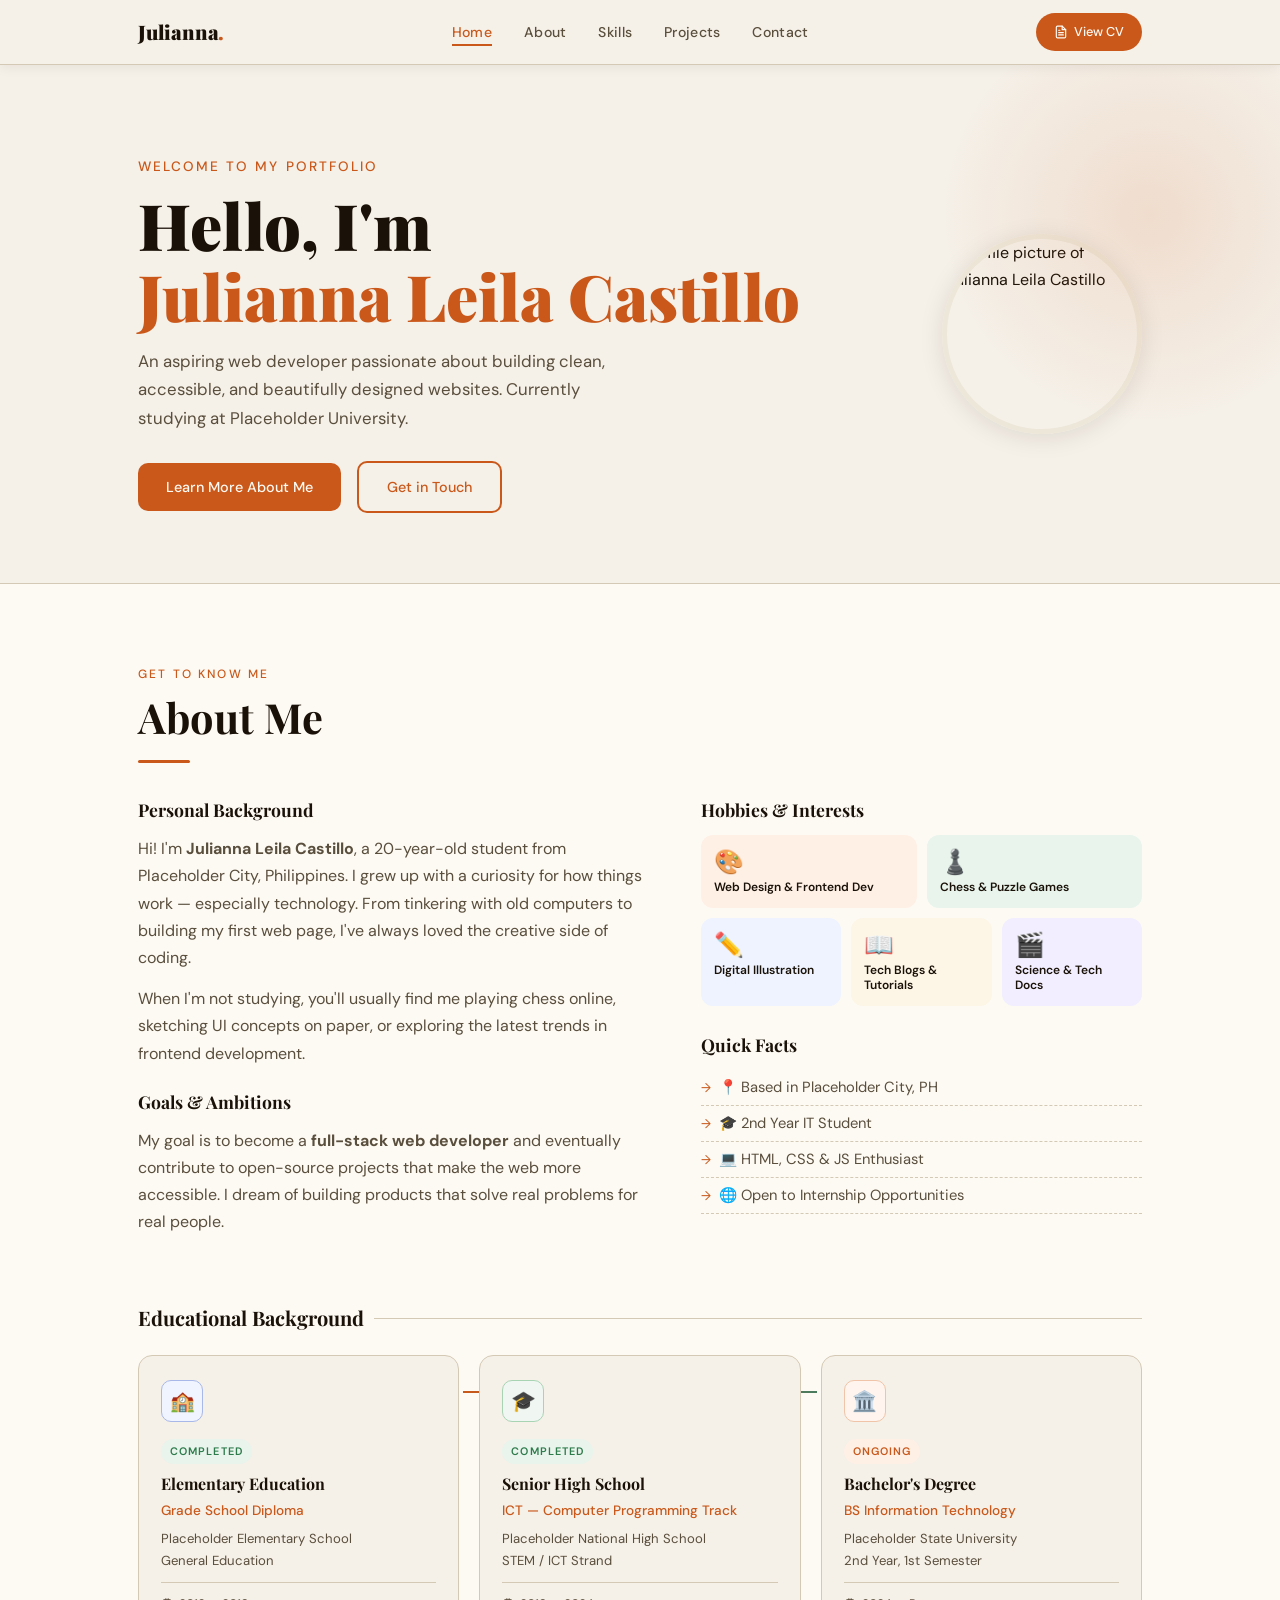
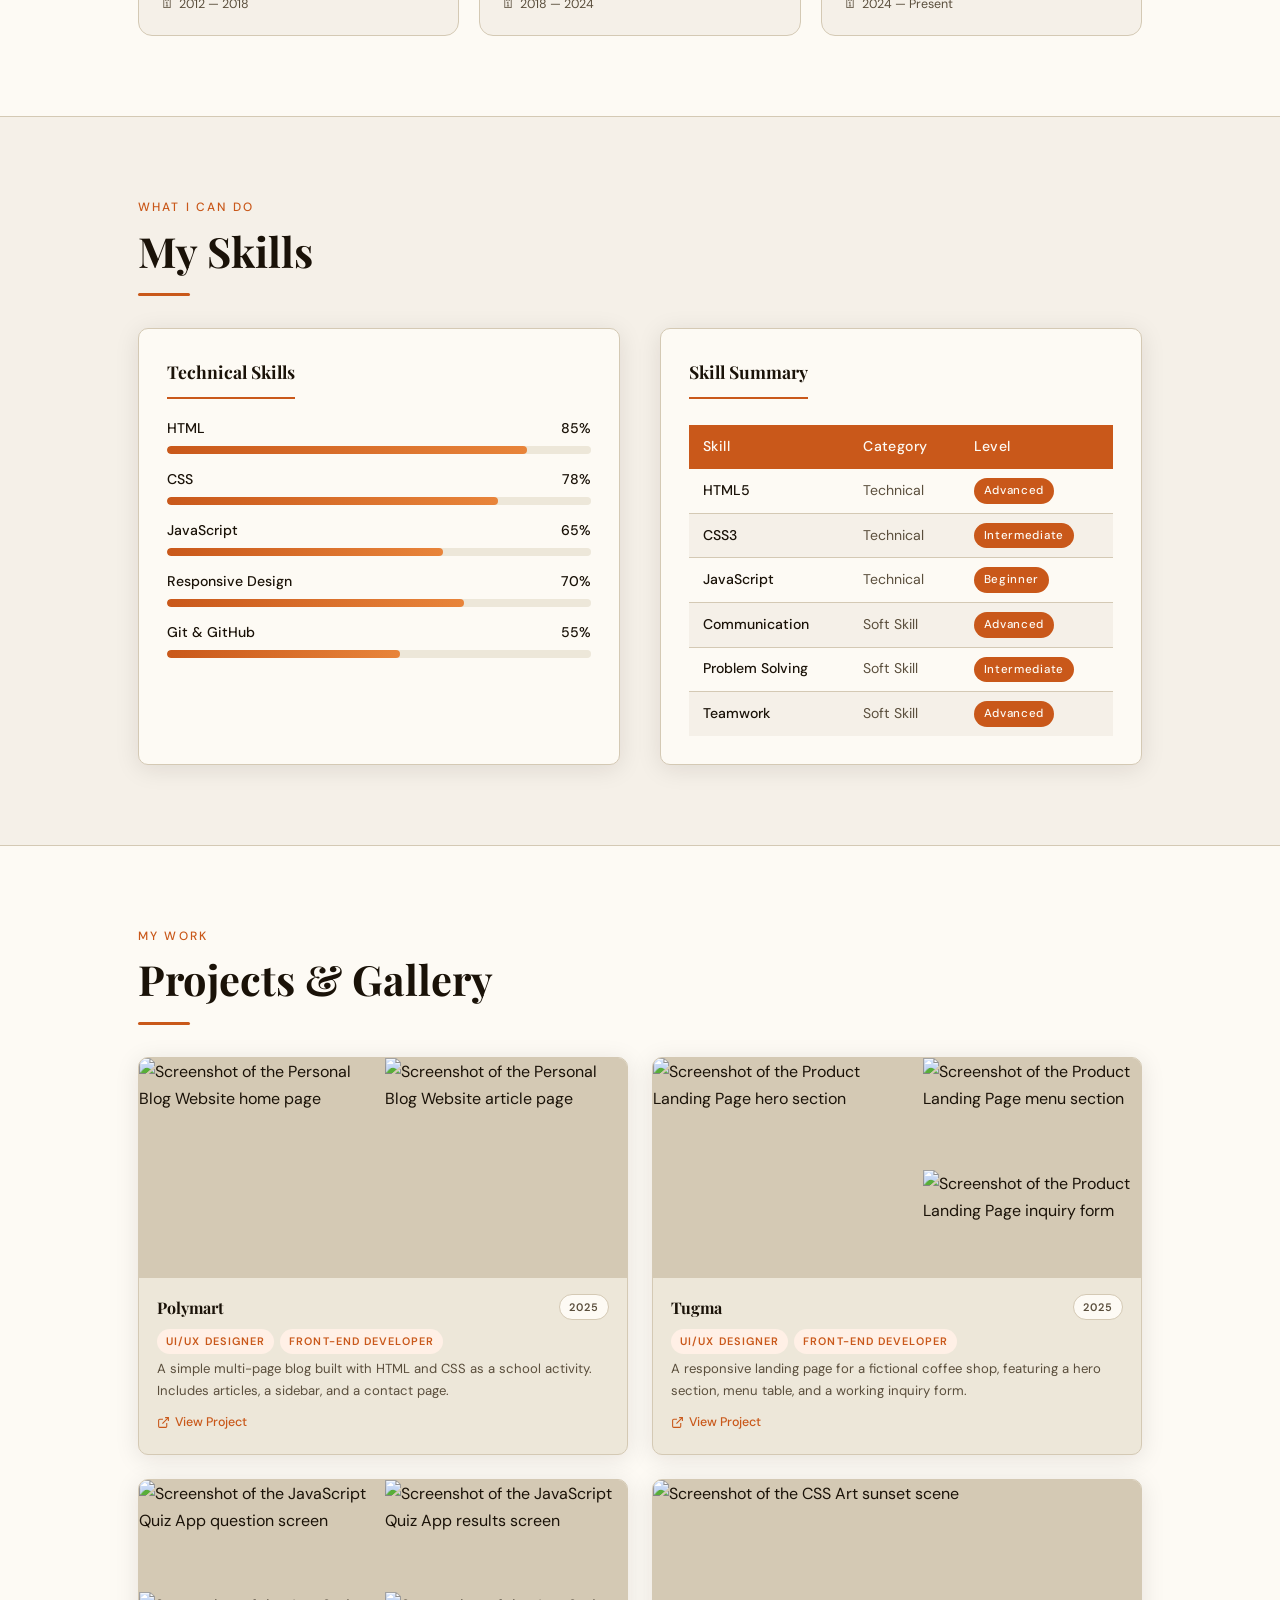
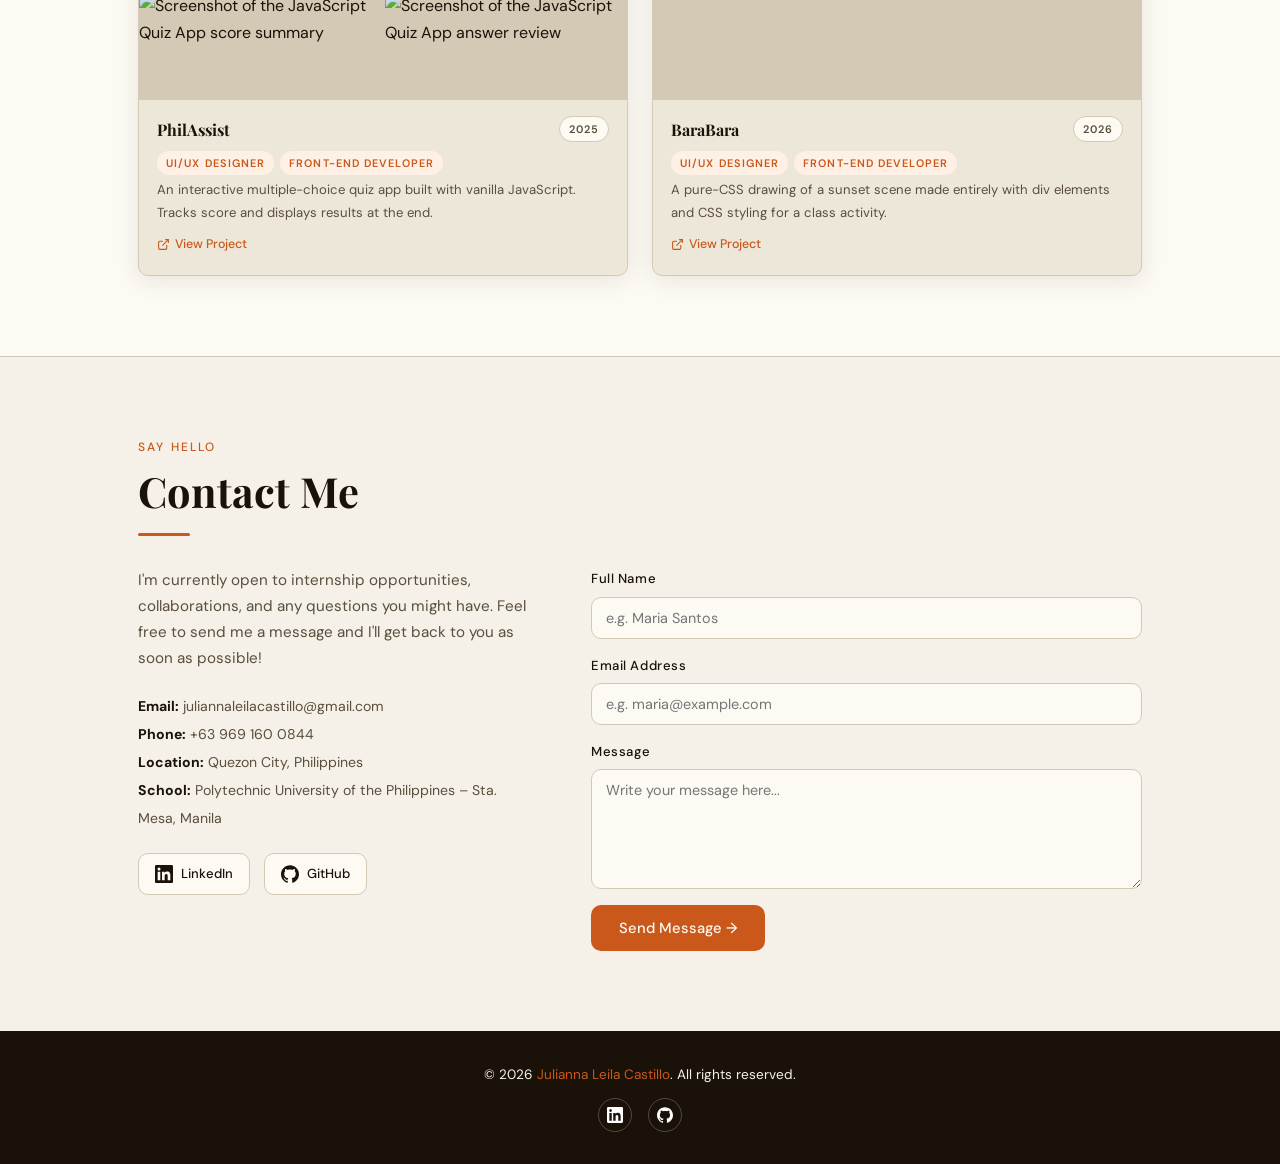
==== portfolio.html @ 8b05404f "chore: project setup" ====
<!doctype html>
<html lang="en">
  <head>
    <meta charset="UTF-8" />
    <meta name="viewport" content="width=device-width, initial-scale=1.0" />
    <title>Julianna Leila Castillo — Portfolio</title>
    <link
      href="https://fonts.googleapis.com/css2?family=Playfair+Display:wght@400;700;900&family=DM+Sans:ital,wght@0,300;0,400;0,500;1,300&display=swap"
      rel="stylesheet"
    />
    <link rel="stylesheet" href="style.css" />
  </head>
  <body>
    <!-- Navigation -->
    <header>
      <nav>
        <div class="nav-logo">Julianna<span>.</span></div>
        <ul>
          <li><a href="#home">Home</a></li>
          <li><a href="#about">About</a></li>
          <li><a href="#skills">Skills</a></li>
          <li><a href="#projects">Projects</a></li>
          <li><a href="#contact">Contact</a></li>
        </ul>
        <a href="your-cv.pdf" target="_blank" rel="noopener" class="btn-cv">
          <svg
            viewBox="0 0 24 24"
            fill="none"
            stroke="currentColor"
            stroke-width="2"
            stroke-linecap="round"
            stroke-linejoin="round"
          >
            <path
              d="M14 2H6a2 2 0 0 0-2 2v16a2 2 0 0 0 2 2h12a2 2 0 0 0 2-2V8z"
            />
            <polyline points="14 2 14 8 20 8" />
            <line x1="16" y1="13" x2="8" y2="13" />
            <line x1="16" y1="17" x2="8" y2="17" />
            <polyline points="10 9 9 9 8 9" />
          </svg>
          View CV
        </a>
      </nav>
    </header>

    <!-- Home -->
    <section id="home">
      <div class="container">
        <div class="hero-inner">
          <div class="hero-text">
            <p class="greeting">Welcome to My Portfolio</p>
            <h1>Hello, I'm<br /><em>Julianna Leila Castillo</em></h1>
            <p class="tagline">
              An aspiring web developer passionate about building clean,
              accessible, and beautifully designed websites. Currently studying
              at Placeholder University.
            </p>
            <a href="#about" class="btn btn-primary">Learn More About Me</a>
            <a href="#contact" class="btn btn-outline">Get in Touch</a>
          </div>
          <figure class="hero-photo">
            <img
              src="https://placehold.co/200x200/c9581a/fdfaf4?text=Photo"
              alt="Profile picture of Julianna Leila Castillo"
            />
          </figure>
        </div>
      </div>
    </section>

    <!-- About Me -->
    <section id="about">
      <div class="container">
        <p class="section-label">Get to Know Me</p>
        <h2 class="section-title">About Me</h2>
        <div class="divider"></div>

        <!-- Row 1: Personal bio + Hobbies/Facts -->
        <div class="about-top">
          <div class="about-text">
            <h3>Personal Background</h3>
            <p>
              Hi! I'm <strong>Julianna Leila Castillo</strong>, a 20-year-old
              student from Placeholder City, Philippines. I grew up with a
              curiosity for how things work — especially technology. From
              tinkering with old computers to building my first web page, I've
              always loved the creative side of coding.
            </p>
            <p>
              When I'm not studying, you'll usually find me playing chess
              online, sketching UI concepts on paper, or exploring the latest
              trends in frontend development.
            </p>

            <h3>Goals &amp; Ambitions</h3>
            <p>
              My goal is to become a
              <strong>full-stack web developer</strong> and eventually
              contribute to open-source projects that make the web more
              accessible. I dream of building products that solve real problems
              for real people.
            </p>
          </div>

          <div class="about-meta">
            <h3>Hobbies &amp; Interests</h3>
            <div class="hobby-grid">
              <div class="hobby-tile span3 c1">
                <span class="h-icon">🎨</span>
                <span class="h-label">Web Design &amp; Frontend Dev</span>
              </div>
              <div class="hobby-tile span3 c2">
                <span class="h-icon">♟️</span>
                <span class="h-label">Chess &amp; Puzzle Games</span>
              </div>
              <div class="hobby-tile span2 c3">
                <span class="h-icon">✏️</span>
                <span class="h-label">Digital Illustration</span>
              </div>
              <div class="hobby-tile span2 c4">
                <span class="h-icon">📖</span>
                <span class="h-label">Tech Blogs &amp; Tutorials</span>
              </div>
              <div class="hobby-tile span2 c5">
                <span class="h-icon">🎬</span>
                <span class="h-label">Science &amp; Tech Docs</span>
              </div>
            </div>

            <h3>Quick Facts</h3>
            <ul>
              <li>📍 Based in Placeholder City, PH</li>
              <li>🎓 2nd Year IT Student</li>
              <li>💻 HTML, CSS &amp; JS Enthusiast</li>
              <li>🌐 Open to Internship Opportunities</li>
            </ul>
          </div>
        </div>

        <!-- Row 2: Education Cards -->
        <p class="edu-heading">Educational Background</p>
        <div class="edu-cards">
          <div class="edu-card">
            <div class="edu-card-icon elem">🏫</div>
            <span class="edu-card-tag tag-done">Completed</span>
            <h4>Elementary Education</h4>
            <p class="edu-degree">Grade School Diploma</p>
            <p class="edu-school">
              Placeholder Elementary School<br />General Education
            </p>
            <p class="edu-year">2012 — 2018</p>
          </div>

          <div class="edu-card">
            <div class="edu-card-icon shs">🎓</div>
            <span class="edu-card-tag tag-done">Completed</span>
            <h4>Senior High School</h4>
            <p class="edu-degree">ICT — Computer Programming Track</p>
            <p class="edu-school">
              Placeholder National High School<br />STEM / ICT Strand
            </p>
            <p class="edu-year">2018 — 2024</p>
          </div>

          <div class="edu-card">
            <div class="edu-card-icon college">🏛️</div>
            <span class="edu-card-tag tag-ongoing">Ongoing</span>
            <h4>Bachelor's Degree</h4>
            <p class="edu-degree">BS Information Technology</p>
            <p class="edu-school">
              Placeholder State University<br />2nd Year, 1st Semester
            </p>
            <p class="edu-year">2024 — Present</p>
          </div>
        </div>
      </div>
    </section>

    <!-- Skills -->
    <section id="skills">
      <div class="container">
        <p class="section-label">What I Can Do</p>
        <h2 class="section-title">My Skills</h2>
        <div class="divider"></div>

        <div class="skills-layout">
          <!-- Progress Bars -->
          <div class="skill-card">
            <h3>Technical Skills</h3>
            <ul style="list-style: none; padding: 0">
              <li class="skill-item">
                <label><span>HTML</span><span>85%</span></label>
                <div class="skill-bar">
                  <div class="skill-fill" style="width: 85%"></div>
                </div>
              </li>
              <li class="skill-item">
                <label><span>CSS</span><span>78%</span></label>
                <div class="skill-bar">
                  <div class="skill-fill" style="width: 78%"></div>
                </div>
              </li>
              <li class="skill-item">
                <label><span>JavaScript</span><span>65%</span></label>
                <div class="skill-bar">
                  <div class="skill-fill" style="width: 65%"></div>
                </div>
              </li>
              <li class="skill-item">
                <label><span>Responsive Design</span><span>70%</span></label>
                <div class="skill-bar">
                  <div class="skill-fill" style="width: 70%"></div>
                </div>
              </li>
              <li class="skill-item">
                <label><span>Git &amp; GitHub</span><span>55%</span></label>
                <div class="skill-bar">
                  <div class="skill-fill" style="width: 55%"></div>
                </div>
              </li>
            </ul>
          </div>

          <!-- Skill Summary Table -->
          <div class="skill-card">
            <h3>Skill Summary</h3>
            <div class="skills-table-wrap">
              <table>
                <thead>
                  <tr>
                    <th>Skill</th>
                    <th>Category</th>
                    <th>Level</th>
                  </tr>
                </thead>
                <tbody>
                  <tr>
                    <td>HTML5</td>
                    <td>Technical</td>
                    <td><span class="badge">Advanced</span></td>
                  </tr>
                  <tr>
                    <td>CSS3</td>
                    <td>Technical</td>
                    <td><span class="badge">Intermediate</span></td>
                  </tr>
                  <tr>
                    <td>JavaScript</td>
                    <td>Technical</td>
                    <td><span class="badge">Beginner</span></td>
                  </tr>
                  <tr>
                    <td>Communication</td>
                    <td>Soft Skill</td>
                    <td><span class="badge">Advanced</span></td>
                  </tr>
                  <tr>
                    <td>Problem Solving</td>
                    <td>Soft Skill</td>
                    <td><span class="badge">Intermediate</span></td>
                  </tr>
                  <tr>
                    <td>Teamwork</td>
                    <td>Soft Skill</td>
                    <td><span class="badge">Advanced</span></td>
                  </tr>
                </tbody>
              </table>
            </div>
          </div>
        </div>
      </div>
    </section>

    <!-- Projects -->
    <section id="projects">
      <div class="container">
        <p class="section-label">My Work</p>
        <h2 class="section-title">Projects &amp; Gallery</h2>
        <div class="divider"></div>

        <div class="gallery" data-project-gallery></div>
      </div>
    </section>

    <section id="contact">
      <div class="container">
        <p class="section-label">Say Hello</p>
        <h2 class="section-title">Contact Me</h2>
        <div class="divider"></div>

        <div class="contact-wrap">
          <div class="contact-info">
            <p>
              I'm currently open to internship opportunities, collaborations,
              and any questions you might have. Feel free to send me a message
              and I'll get back to you as soon as possible!
            </p>
            <address>
              <strong>Email:</strong> juliannaleilacastillo@gmail.com<br />
              <strong>Phone:</strong> +63 969 160 0844<br />
              <strong>Location:</strong> Quezon City, Philippines<br />
              <strong>School:</strong> Polytechnic University of the Philippines
              – Sta. Mesa, Manila<br />
            </address>

            <div class="social-links">
              <!-- LinkedIn -->
              <a
                href="#"
                data-social-link="linkedin"
                target="_blank"
                rel="noopener"
                class="social-link"
              >
                <svg viewBox="0 0 24 24" xmlns="http://www.w3.org/2000/svg">
                  <path
                    fill="currentColor"
                    d="M20.447 20.452h-3.554v-5.569c0-1.328-.027-3.037-1.852-3.037-1.853 0-2.136 1.445-2.136 2.939v5.667H9.351V9h3.414v1.561h.046c.477-.9 1.637-1.85 3.37-1.85 3.601 0 4.267 2.37 4.267 5.455v6.286zM5.337 7.433a2.062 2.062 0 0 1-2.063-2.065 2.064 2.064 0 1 1 2.063 2.065zm1.782 13.019H3.555V9h3.564v11.452zM22.225 0H1.771C.792 0 0 .774 0 1.729v20.542C0 23.227.792 24 1.771 24h20.451C23.2 24 24 23.227 24 22.271V1.729C24 .774 23.2 0 22.222 0h.003z"
                  />
                </svg>
                LinkedIn
              </a>
              <!-- GitHub -->
              <a
                href="#"
                data-social-link="github"
                target="_blank"
                rel="noopener"
                class="social-link"
              >
                <svg viewBox="0 0 24 24" xmlns="http://www.w3.org/2000/svg">
                  <path
                    fill="currentColor"
                    d="M12 .297c-6.63 0-12 5.373-12 12 0 5.303 3.438 9.8 8.205 11.385.6.113.82-.258.82-.577 0-.285-.01-1.04-.015-2.04-3.338.724-4.042-1.61-4.042-1.61C4.422 18.07 3.633 17.7 3.633 17.7c-1.087-.744.084-.729.084-.729 1.205.084 1.838 1.236 1.838 1.236 1.07 1.835 2.809 1.305 3.495.998.108-.776.417-1.305.76-1.605-2.665-.3-5.466-1.332-5.466-5.93 0-1.31.465-2.38 1.235-3.22-.135-.303-.54-1.523.105-3.176 0 0 1.005-.322 3.3 1.23.96-.267 1.98-.399 3-.405 1.02.006 2.04.138 3 .405 2.28-1.552 3.285-1.23 3.285-1.23.645 1.653.24 2.873.12 3.176.765.84 1.23 1.91 1.23 3.22 0 4.61-2.805 5.625-5.475 5.92.42.36.81 1.096.81 2.22 0 1.606-.015 2.896-.015 3.286 0 .315.21.69.825.57C20.565 22.092 24 17.592 24 12.297c0-6.627-5.373-12-12-12"
                  />
                </svg>
                GitHub
              </a>
            </div>
          </div>

          <form id="contact-form" onsubmit="handleSubmit(event)">
            <div class="form-group">
              <label for="fname">Full Name</label>
              <input
                type="text"
                id="fname"
                name="name"
                placeholder="e.g. Maria Santos"
                required
              />
            </div>
            <div class="form-group">
              <label for="femail">Email Address</label>
              <input
                type="email"
                id="femail"
                name="email"
                placeholder="e.g. maria@example.com"
                required
              />
            </div>
            <div class="form-group">
              <label for="fmessage">Message</label>
              <textarea
                id="fmessage"
                name="message"
                placeholder="Write your message here..."
                required
              ></textarea>
            </div>
            <button type="submit" class="btn-submit">Send Message →</button>
          </form>
        </div>
      </div>
    </section>

    <footer>
      <p>
        &copy; 2026 <span>Julianna Leila Castillo</span>. All rights reserved.
      </p>
      <div class="footer-socials">
        <a
          href="#"
          data-social-link="linkedin"
          target="_blank"
          rel="noopener"
          class="footer-social-icon"
          aria-label="LinkedIn"
        >
          <svg viewBox="0 0 24 24" fill="white">
            <path
              d="M20.447 20.452h-3.554v-5.569c0-1.328-.027-3.037-1.852-3.037-1.853 0-2.136 1.445-2.136 2.939v5.667H9.351V9h3.414v1.561h.046c.477-.9 1.637-1.85 3.37-1.85 3.601 0 4.267 2.37 4.267 5.455v6.286zM5.337 7.433a2.062 2.062 0 0 1-2.063-2.065 2.064 2.064 0 1 1 2.063 2.065zm1.782 13.019H3.555V9h3.564v11.452zM22.225 0H1.771C.792 0 0 .774 0 1.729v20.542C0 23.227.792 24 1.771 24h20.451C23.2 24 24 23.227 24 22.271V1.729C24 .774 23.2 0 22.222 0h.003z"
            />
          </svg>
        </a>
        <a
          href="#"
          data-social-link="github"
          target="_blank"
          rel="noopener"
          class="footer-social-icon"
          aria-label="GitHub"
        >
          <svg viewBox="0 0 24 24" fill="white">
            <path
              d="M12 .297c-6.63 0-12 5.373-12 12 0 5.303 3.438 9.8 8.205 11.385.6.113.82-.258.82-.577 0-.285-.01-1.04-.015-2.04-3.338.724-4.042-1.61-4.042-1.61C4.422 18.07 3.633 17.7 3.633 17.7c-1.087-.744.084-.729.084-.729 1.205.084 1.838 1.236 1.838 1.236 1.07 1.835 2.809 1.305 3.495.998.108-.776.417-1.305.76-1.605-2.665-.3-5.466-1.332-5.466-5.93 0-1.31.465-2.38 1.235-3.22-.135-.303-.54-1.523.105-3.176 0 0 1.005-.322 3.3 1.23.96-.267 1.98-.399 3-.405 1.02.006 2.04.138 3 .405 2.28-1.552 3.285-1.23 3.285-1.23.645 1.653.24 2.873.12 3.176.765.84 1.23 1.91 1.23 3.22 0 4.61-2.805 5.625-5.475 5.92.42.36.81 1.096.81 2.22 0 1.606-.015 2.896-.015 3.286 0 .315.21.69.825.57C20.565 22.092 24 17.592 24 12.297c0-6.627-5.373-12-12-12"
            />
          </svg>
        </a>
      </div>
    </footer>

    <script src="script.js"></script>
  </body>
</html>
---- style.css ----
/* ── CSS Variables ─────────────────────────────── */
:root {
  --bg: #f5f0e8;
  --bg-alt: #ede7d9;
  --ink: #1a1208;
  --ink-light: #5a4e3c;
  --accent: #c9581a;
  --accent2: #4a7c5e;
  --white: #fdfaf4;
  --border: #d4c9b4;
  --shadow: 0 4px 24px rgba(26, 18, 8, 0.1);
  --radius: 10px;
  --ff-head: "Playfair Display", Georgia, serif;
  --ff-body: "DM Sans", sans-serif;
}

/* ── Reset ─────────────────────────────────────── */
*,
*::before,
*::after {
  box-sizing: border-box;
  margin: 0;
  padding: 0;
}
html {
  scroll-behavior: smooth;
}
body {
  background: var(--bg);
  color: var(--ink);
  font-family: var(--ff-body);
  font-size: 16px;
  line-height: 1.7;
}
a {
  color: var(--accent);
  text-decoration: none;
  transition: opacity 0.2s;
}
a:hover {
  opacity: 0.75;
}
img {
  max-width: 100%;
  display: block;
}

/* ── Utilities ─────────────────────────────────── */
.container {
  max-width: 1060px;
  margin: 0 auto;
  padding: 0 28px;
}
.section-label {
  font-family: var(--ff-body);
  font-size: 0.75rem;
  font-weight: 500;
  letter-spacing: 0.18em;
  text-transform: uppercase;
  color: var(--accent);
  margin-bottom: 8px;
}
.section-title {
  font-family: var(--ff-head);
  font-size: clamp(1.8rem, 3.5vw, 2.6rem);
  font-weight: 700;
  line-height: 1.2;
  color: var(--ink);
  margin-bottom: 18px;
}
.divider {
  width: 52px;
  height: 3px;
  background: var(--accent);
  border-radius: 2px;
  margin-bottom: 32px;
}
.badge {
  display: inline-block;
  background: var(--accent);
  color: var(--white);
  font-size: 0.72rem;
  font-weight: 500;
  letter-spacing: 0.06em;
  padding: 3px 10px;
  border-radius: 20px;
}

/* ── NAV ───────────────────────────────────────── */
header {
  position: sticky;
  top: 0;
  z-index: 100;
  background: var(--bg);
  border-bottom: 1px solid var(--border);
  box-shadow: 0 2px 12px rgba(26, 18, 8, 0.07);
}
nav {
  display: flex;
  align-items: center;
  justify-content: space-between;
  height: 64px;
  padding: 0 28px;
  max-width: 1060px;
  margin: 0 auto;
}
.nav-logo {
  font-family: var(--ff-head);
  font-size: 1.25rem;
  font-weight: 900;
  color: var(--ink);
  letter-spacing: -0.01em;
}
.nav-logo span {
  color: var(--accent);
}
nav ul {
  display: flex;
  list-style: none;
  gap: 32px;
}
nav ul li a {
  font-size: 0.88rem;
  font-weight: 500;
  color: var(--ink-light);
  letter-spacing: 0.02em;
  padding-bottom: 3px;
  border-bottom: 2px solid transparent;
  transition:
    color 0.2s,
    border-color 0.2s;
}
nav ul li a:hover {
  color: var(--accent);
  border-bottom-color: var(--accent);
  opacity: 1;
}
.btn-cv {
  background: var(--accent);
  color: var(--white);
  font-family: var(--ff-body);
  font-size: 0.8rem;
  font-weight: 500;
  padding: 8px 18px;
  border-radius: 20px;
  border: none;
  text-decoration: none;
  display: inline-flex;
  align-items: center;
  gap: 6px;
  transition:
    background 0.2s,
    transform 0.15s;
}
.btn-cv:hover {
  background: #a84215;
  transform: translateY(-1px);
  opacity: 1;
}
.btn-cv svg {
  width: 14px;
  height: 14px;
}

/* ── HERO / HOME ───────────────────────────────── */
#home {
  padding: 90px 0 70px;
  position: relative;
  overflow: hidden;
}
#home::before {
  content: "";
  position: absolute;
  top: -60px;
  right: -80px;
  width: 420px;
  height: 420px;
  border-radius: 50%;
  background: radial-gradient(
    circle,
    rgba(201, 88, 26, 0.13) 0%,
    transparent 70%
  );
  pointer-events: none;
}
.hero-inner {
  display: grid;
  grid-template-columns: 1fr auto;
  gap: 48px;
  align-items: center;
}
.hero-text .greeting {
  font-family: var(--ff-body);
  font-size: 0.85rem;
  font-weight: 500;
  letter-spacing: 0.15em;
  text-transform: uppercase;
  color: var(--accent);
  margin-bottom: 12px;
}
.hero-text h1 {
  font-family: var(--ff-head);
  font-size: clamp(2.4rem, 5vw, 4rem);
  font-weight: 900;
  line-height: 1.1;
  color: var(--ink);
  margin-bottom: 16px;
}
.hero-text h1 em {
  font-style: normal;
  color: var(--accent);
}
.hero-text .tagline {
  font-size: 1.05rem;
  color: var(--ink-light);
  margin-bottom: 28px;
  max-width: 480px;
}
.btn {
  display: inline-block;
  padding: 12px 28px;
  border-radius: var(--radius);
  font-weight: 500;
  font-size: 0.9rem;
  transition:
    transform 0.15s,
    box-shadow 0.15s;
}
.btn:hover {
  transform: translateY(-2px);
  box-shadow: var(--shadow);
  opacity: 1;
}
.btn-primary {
  background: var(--accent);
  color: var(--white);
}
.btn-outline {
  background: transparent;
  border: 2px solid var(--accent);
  color: var(--accent);
  margin-left: 12px;
}
.hero-photo {
  width: 200px;
  height: 200px;
  border-radius: 50%;
  overflow: hidden;
  border: 5px solid var(--bg-alt);
  box-shadow: var(--shadow);
  flex-shrink: 0;
}
.hero-photo img {
  width: 100%;
  height: 100%;
  object-fit: cover;
}

/* ── ABOUT ─────────────────────────────────────── */
#about {
  background: var(--white);
  padding: 80px 0;
  border-top: 1px solid var(--border);
  border-bottom: 1px solid var(--border);
}
.about-top {
  display: grid;
  grid-template-columns: 1.15fr 1fr;
  gap: 56px;
  align-items: start;
  margin-bottom: 52px;
}
.about-text p {
  color: var(--ink-light);
  margin-bottom: 14px;
}
.about-text h3 {
  font-family: var(--ff-head);
  font-size: 1.1rem;
  font-weight: 700;
  color: var(--ink);
  margin: 20px 0 10px;
}
.about-text h3:first-child {
  margin-top: 0;
}
.about-meta h3 {
  font-family: var(--ff-head);
  font-size: 1.1rem;
  font-weight: 700;
  color: var(--ink);
  margin: 24px 0 10px;
}
.about-meta h3:first-child {
  margin-top: 0;
}
.about-meta ul {
  list-style: none;
  padding: 0;
}
.about-meta ul li {
  color: var(--ink-light);
  font-size: 0.92rem;
  padding: 5px 0;
  border-bottom: 1px dashed var(--border);
  display: flex;
  align-items: center;
  gap: 8px;
}
.about-meta ul li::before {
  content: "→";
  color: var(--accent);
  font-size: 0.8rem;
}

/* Hobby bento grid */
.hobby-grid {
  display: grid;
  grid-template-columns: repeat(6, 1fr);
  grid-template-rows: auto auto;
  gap: 10px;
  margin-top: 2px;
}
.hobby-tile {
  border-radius: 12px;
  padding: 14px 12px 12px;
  display: flex;
  flex-direction: column;
  align-items: flex-start;
  gap: 6px;
  border: 1.5px solid transparent;
  cursor: default;
  transition:
    transform 0.18s,
    box-shadow 0.18s,
    border-color 0.18s;
}
.hobby-tile:hover {
  transform: translateY(-3px) scale(1.02);
  box-shadow: 0 8px 22px rgba(26, 18, 8, 0.11);
  border-color: rgba(26, 18, 8, 0.1);
}
.hobby-tile .h-icon {
  font-size: 1.5rem;
  line-height: 1;
}
.hobby-tile .h-label {
  font-size: 0.75rem;
  font-weight: 600;
  color: var(--ink);
  line-height: 1.25;
}
/* span rules */
.hobby-tile.span2 {
  grid-column: span 2;
}
.hobby-tile.span3 {
  grid-column: span 3;
}
/* colors */
.hobby-tile.c1 {
  background: #fff0e6;
}
.hobby-tile.c2 {
  background: #e8f4ec;
}
.hobby-tile.c3 {
  background: #eef3ff;
}
.hobby-tile.c4 {
  background: #fdf5e6;
}
.hobby-tile.c5 {
  background: #f2eeff;
}
.hobby-tile.c6 {
  background: #e6f7f7;
}

/* Education cards */
.edu-heading {
  font-family: var(--ff-head);
  font-size: 1.25rem;
  font-weight: 700;
  color: var(--ink);
  margin-bottom: 20px;
  display: flex;
  align-items: center;
  gap: 10px;
}
.edu-heading::after {
  content: "";
  flex: 1;
  height: 1px;
  background: var(--border);
}
.edu-cards {
  display: grid;
  grid-template-columns: repeat(3, 1fr);
  gap: 20px;
  position: relative;
}
/* connector line between cards */
.edu-cards::before {
  content: "";
  position: absolute;
  top: 36px;
  left: calc(33.33% - 10px);
  right: calc(33.33% - 10px);
  height: 2px;
  background: linear-gradient(90deg, var(--accent), var(--accent2));
  z-index: 0;
}
.edu-card {
  background: var(--bg);
  border: 1.5px solid var(--border);
  border-radius: 14px;
  padding: 24px 22px 20px;
  position: relative;
  transition:
    transform 0.2s,
    box-shadow 0.2s,
    border-color 0.2s;
  z-index: 1;
}
.edu-card:hover {
  transform: translateY(-4px);
  box-shadow: 0 10px 32px rgba(26, 18, 8, 0.12);
  border-color: var(--accent);
}
.edu-card-icon {
  width: 42px;
  height: 42px;
  border-radius: 10px;
  display: flex;
  align-items: center;
  justify-content: center;
  font-size: 1.25rem;
  margin-bottom: 14px;
  border: 1.5px solid var(--border);
  background: var(--white);
}
.edu-card-icon.college {
  background: #fff5ee;
  border-color: #f0c4a8;
}
.edu-card-icon.shs {
  background: #f0f7f2;
  border-color: #a8d4b4;
}
.edu-card-icon.elem {
  background: #f0f4ff;
  border-color: #a8b8e8;
}
.edu-card-tag {
  font-size: 0.68rem;
  font-weight: 600;
  letter-spacing: 0.1em;
  text-transform: uppercase;
  padding: 3px 9px;
  border-radius: 20px;
  display: inline-block;
  margin-bottom: 10px;
}
.tag-ongoing {
  background: #fff0e6;
  color: var(--accent);
}
.tag-done {
  background: #e8f4ec;
  color: #2d7a4a;
}
.edu-card h4 {
  font-family: var(--ff-head);
  font-size: 1rem;
  font-weight: 700;
  color: var(--ink);
  margin-bottom: 4px;
  line-height: 1.3;
}
.edu-card .edu-degree {
  font-size: 0.85rem;
  font-weight: 500;
  color: var(--accent);
  margin-bottom: 6px;
}
.edu-card .edu-school {
  font-size: 0.82rem;
  color: var(--ink-light);
  margin-bottom: 10px;
}
.edu-card .edu-year {
  font-size: 0.78rem;
  color: var(--ink-light);
  display: flex;
  align-items: center;
  gap: 5px;
  border-top: 1px solid var(--border);
  padding-top: 10px;
  margin-top: 4px;
}
.edu-card .edu-year::before {
  content: "🗓";
  font-size: 0.8rem;
}

/* ── SKILLS ────────────────────────────────────── */
#skills {
  padding: 80px 0;
}
.skills-layout {
  display: grid;
  grid-template-columns: 1fr 1fr;
  gap: 40px;
  margin-top: 10px;
}
.skill-card {
  background: var(--white);
  border: 1px solid var(--border);
  border-radius: var(--radius);
  padding: 28px;
  box-shadow: var(--shadow);
}
.skill-card h3 {
  font-family: var(--ff-head);
  font-size: 1.1rem;
  font-weight: 700;
  color: var(--ink);
  margin-bottom: 18px;
  padding-bottom: 10px;
  border-bottom: 2px solid var(--accent);
  display: inline-block;
}
/* Progress bars */
.skill-item {
  margin-bottom: 14px;
}
.skill-item label {
  display: flex;
  justify-content: space-between;
  font-size: 0.88rem;
  font-weight: 500;
  color: var(--ink);
  margin-bottom: 5px;
}
.skill-bar {
  background: var(--bg-alt);
  border-radius: 20px;
  height: 8px;
  overflow: hidden;
}
.skill-fill {
  height: 100%;
  background: linear-gradient(90deg, var(--accent), #e8843a);
  border-radius: 20px;
  transition: width 1s ease;
}
/* Skills table */
.skills-table-wrap {
  overflow-x: auto;
  margin-top: 8px;
}
table {
  width: 100%;
  border-collapse: collapse;
  font-size: 0.88rem;
}
thead tr {
  background: var(--accent);
  color: var(--white);
}
thead th {
  padding: 10px 14px;
  text-align: left;
  font-weight: 500;
  letter-spacing: 0.03em;
}
tbody tr {
  border-bottom: 1px solid var(--border);
}
tbody tr:last-child {
  border-bottom: none;
}
tbody tr:nth-child(even) {
  background: var(--bg);
}
tbody td {
  padding: 9px 14px;
  color: var(--ink-light);
}
tbody td:first-child {
  color: var(--ink);
  font-weight: 500;
}

/* ── PROJECTS ──────────────────────────────────── */
#projects {
  background: var(--white);
  padding: 80px 0;
  border-top: 1px solid var(--border);
  border-bottom: 1px solid var(--border);
}
.gallery {
  display: grid;
  grid-template-columns: repeat(2, 1fr);
  gap: 24px;
}
.gallery-card {
  border-radius: var(--radius);
  overflow: hidden;
  background: var(--bg-alt);
  border: 1px solid var(--border);
  box-shadow: var(--shadow);
  transition:
    transform 0.2s,
    box-shadow 0.2s;
  display: block;
  text-decoration: none;
  color: inherit;
}
.gallery-card:hover {
  transform: translateY(-5px);
  box-shadow: 0 12px 36px rgba(26, 18, 8, 0.14);
  opacity: 1;
}
.project-media {
  height: 220px;
  display: grid;
  gap: 4px;
  background: var(--border);
}
.project-media img {
  width: 100%;
  height: 100%;
  object-fit: cover;
  display: block;
}
.project-media--1 {
  grid-template-columns: 1fr;
}
.project-media--2 {
  grid-template-columns: 1fr 1fr;
}
.project-media--3 {
  grid-template-columns: 1.1fr 0.9fr;
  grid-template-rows: 1fr 1fr;
}
.project-media--3 img:first-child {
  grid-row: 1 / span 2;
}
.project-media--4 {
  grid-template-columns: 1fr 1fr;
  grid-template-rows: 1fr 1fr;
}
.gallery-card figcaption {
  padding: 16px 18px;
}
.project-heading {
  display: flex;
  align-items: flex-start;
  justify-content: space-between;
  gap: 12px;
  margin-bottom: 8px;
}
.gallery-card figcaption h4 {
  font-family: var(--ff-head);
  font-size: 1rem;
  font-weight: 700;
  color: var(--ink);
  margin-bottom: 0;
}
.project-meta-year {
  display: inline-block;
  font-size: 0.68rem;
  font-weight: 600;
  letter-spacing: 0.1em;
  text-transform: uppercase;
  padding: 3px 9px;
  border-radius: 20px;
  border: 1px solid var(--border);
  background: var(--white);
  color: var(--ink-light);
}
.project-role-pills {
  display: flex;
  flex-wrap: wrap;
  gap: 6px;
  margin-bottom: 4px;
}
.project-role-pill {
  font-size: 0.68rem;
  font-weight: 600;
  letter-spacing: 0.1em;
  text-transform: uppercase;
  padding: 3px 9px;
  border-radius: 20px;
  display: inline-block;
  background: #fff0e6;
  color: var(--accent);
}
.gallery-card figcaption p {
  font-size: 0.82rem;
  color: var(--ink-light);
}
.gallery-card .card-link-hint {
  display: inline-flex;
  align-items: center;
  gap: 5px;
  font-size: 0.78rem;
  font-weight: 500;
  color: var(--accent);
  margin-top: 10px;
}
.gallery-card .card-link-hint svg {
  width: 13px;
  height: 13px;
}

/* ── CONTACT ───────────────────────────────────── */
#contact {
  padding: 80px 0;
}
.contact-wrap {
  display: grid;
  grid-template-columns: 1fr 1.4fr;
  gap: 60px;
  align-items: start;
}
.contact-info p {
  color: var(--ink-light);
  margin-bottom: 20px;
  font-size: 0.95rem;
}
.contact-info address {
  font-style: normal;
  font-size: 0.88rem;
  color: var(--ink-light);
  line-height: 2;
}
.contact-info address strong {
  color: var(--ink);
}
form {
  display: grid;
  gap: 16px;
}
.form-group {
  display: flex;
  flex-direction: column;
  gap: 6px;
}
.form-group label {
  font-size: 0.82rem;
  font-weight: 500;
  letter-spacing: 0.04em;
  color: var(--ink);
}
.form-group input,
.form-group textarea {
  background: var(--white);
  border: 1.5px solid var(--border);
  border-radius: var(--radius);
  padding: 11px 14px;
  font-family: var(--ff-body);
  font-size: 0.9rem;
  color: var(--ink);
  transition:
    border-color 0.2s,
    box-shadow 0.2s;
  outline: none;
}
.form-group input:focus,
.form-group textarea:focus {
  border-color: var(--accent);
  box-shadow: 0 0 0 3px rgba(201, 88, 26, 0.12);
}
textarea {
  resize: vertical;
  min-height: 120px;
}
.btn-submit {
  background: var(--accent);
  color: var(--white);
  border: none;
  border-radius: var(--radius);
  padding: 13px 28px;
  font-family: var(--ff-body);
  font-size: 0.92rem;
  font-weight: 500;
  cursor: pointer;
  transition:
    background 0.2s,
    transform 0.15s;
  justify-self: start;
}
.btn-submit:hover {
  background: #a84215;
  transform: translateY(-2px);
}

/* ── FOOTER ────────────────────────────────────── */
footer {
  background: var(--ink);
  color: var(--bg);
  text-align: center;
  padding: 32px 28px;
  font-size: 0.85rem;
}
footer span {
  color: var(--accent);
}

/* ── SOCIAL ICONS ──────────────────────────────── */
.social-links {
  display: flex;
  gap: 14px;
  margin-top: 20px;
}
.social-link {
  display: inline-flex;
  align-items: center;
  gap: 8px;
  padding: 9px 16px;
  border-radius: var(--radius);
  border: 1.5px solid var(--border);
  background: var(--white);
  color: var(--ink);
  font-size: 0.82rem;
  font-weight: 500;
  transition:
    background 0.2s,
    border-color 0.2s,
    color 0.2s,
    transform 0.15s;
  text-decoration: none;
}
.social-link:hover {
  background: var(--accent);
  border-color: var(--accent);
  color: var(--white);
  transform: translateY(-2px);
  opacity: 1;
}
.social-link:hover svg path,
.social-link:hover svg rect,
.social-link:hover svg circle,
.social-link:hover svg polygon {
  fill: var(--white);
}
.social-link svg {
  width: 18px;
  height: 18px;
  flex-shrink: 0;
}
.footer-socials {
  margin-top: 12px;
  display: flex;
  gap: 16px;
  justify-content: center;
}
.footer-social-icon {
  display: inline-flex;
  align-items: center;
  justify-content: center;
  width: 34px;
  height: 34px;
  border-radius: 50%;
  border: 1px solid rgba(240, 235, 224, 0.25);
  color: var(--bg);
  transition:
    background 0.2s,
    transform 0.15s;
  text-decoration: none;
}
.footer-social-icon:hover {
  background: var(--accent);
  border-color: var(--accent);
  transform: translateY(-2px);
  opacity: 1;
}
.footer-social-icon svg {
  width: 16px;
  height: 16px;
}

/* ── RESPONSIVE ────────────────────────────────── */
@media (max-width: 760px) {
  .hero-inner {
    grid-template-columns: 1fr;
  }
  .hero-photo {
    margin: 0 auto;
  }
  .about-top,
  .skills-layout,
  .contact-wrap {
    grid-template-columns: 1fr;
  }
  .edu-cards {
    grid-template-columns: 1fr;
  }
  .edu-cards::before {
    display: none;
  }
  .gallery {
    grid-template-columns: 1fr 1fr;
  }
  nav ul {
    display: none;
  }
}
@media (max-width: 520px) {
  .gallery {
    grid-template-columns: 1fr;
  }
}
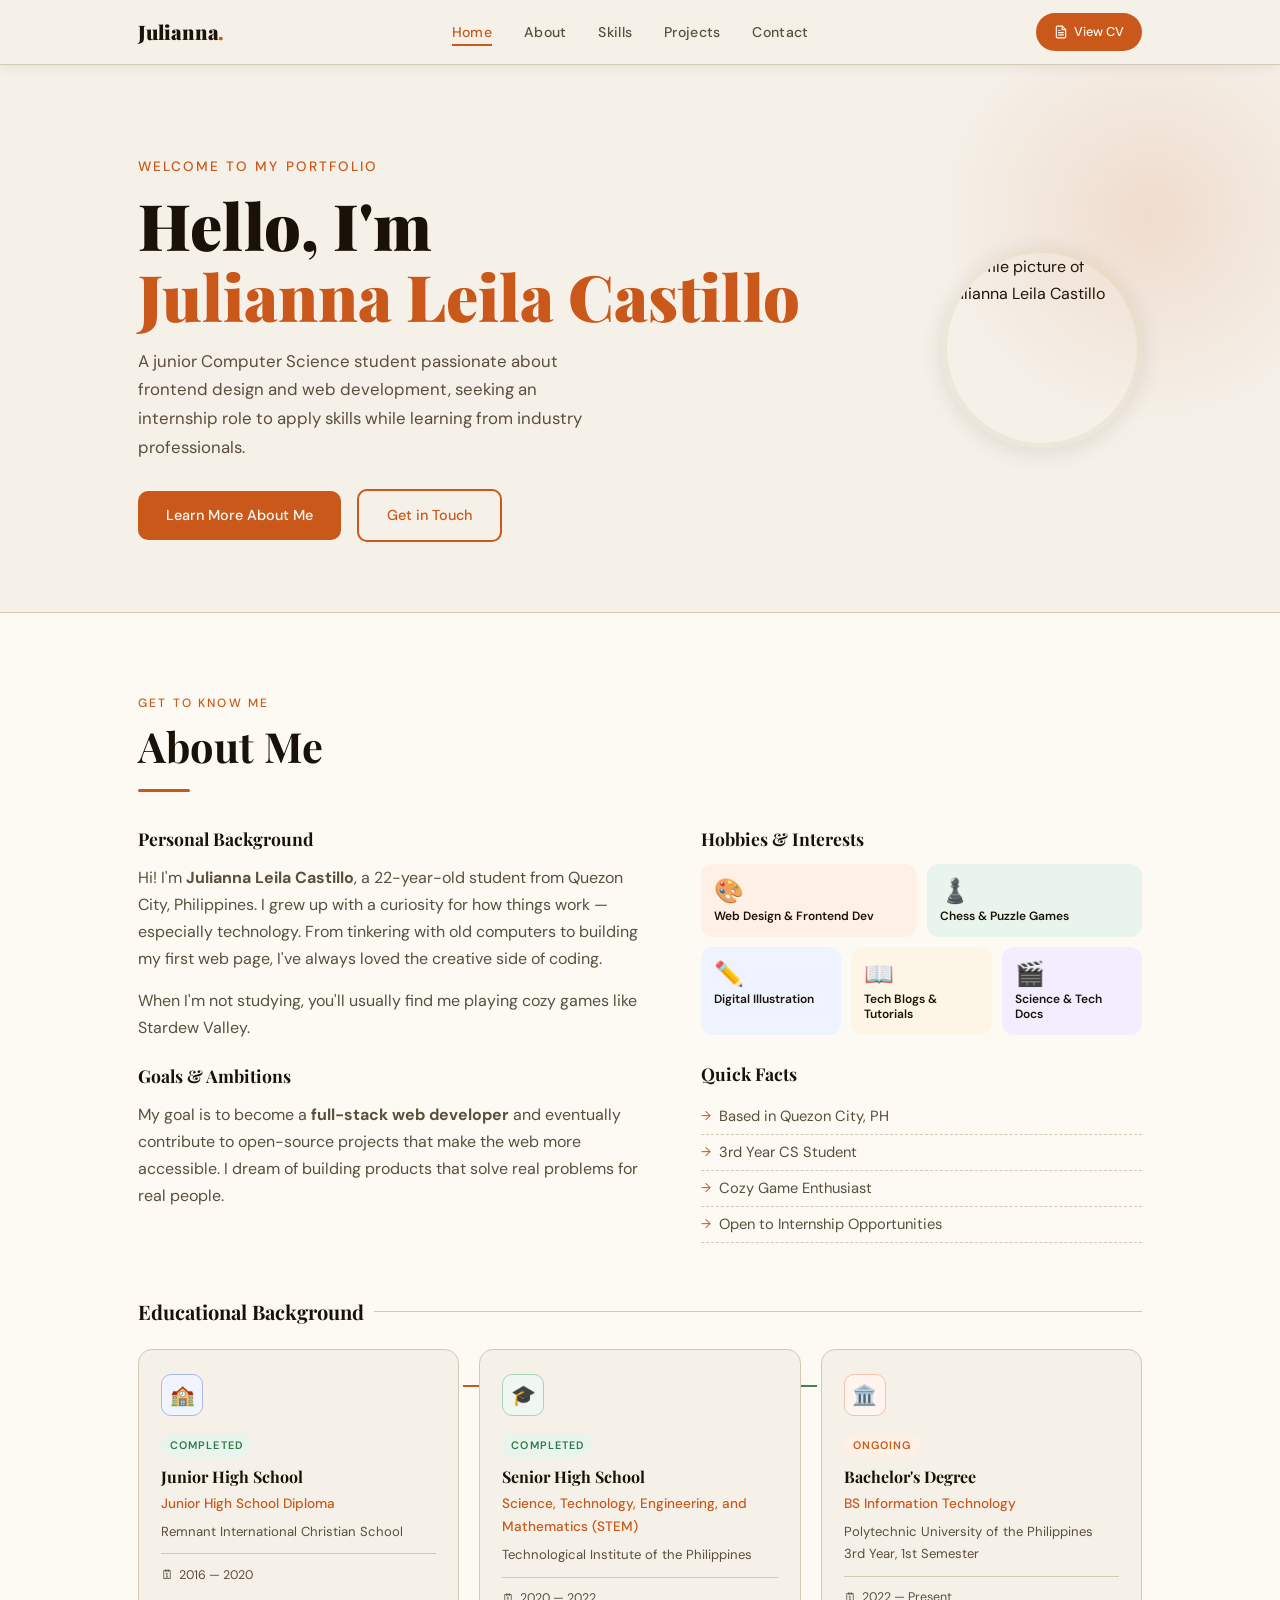
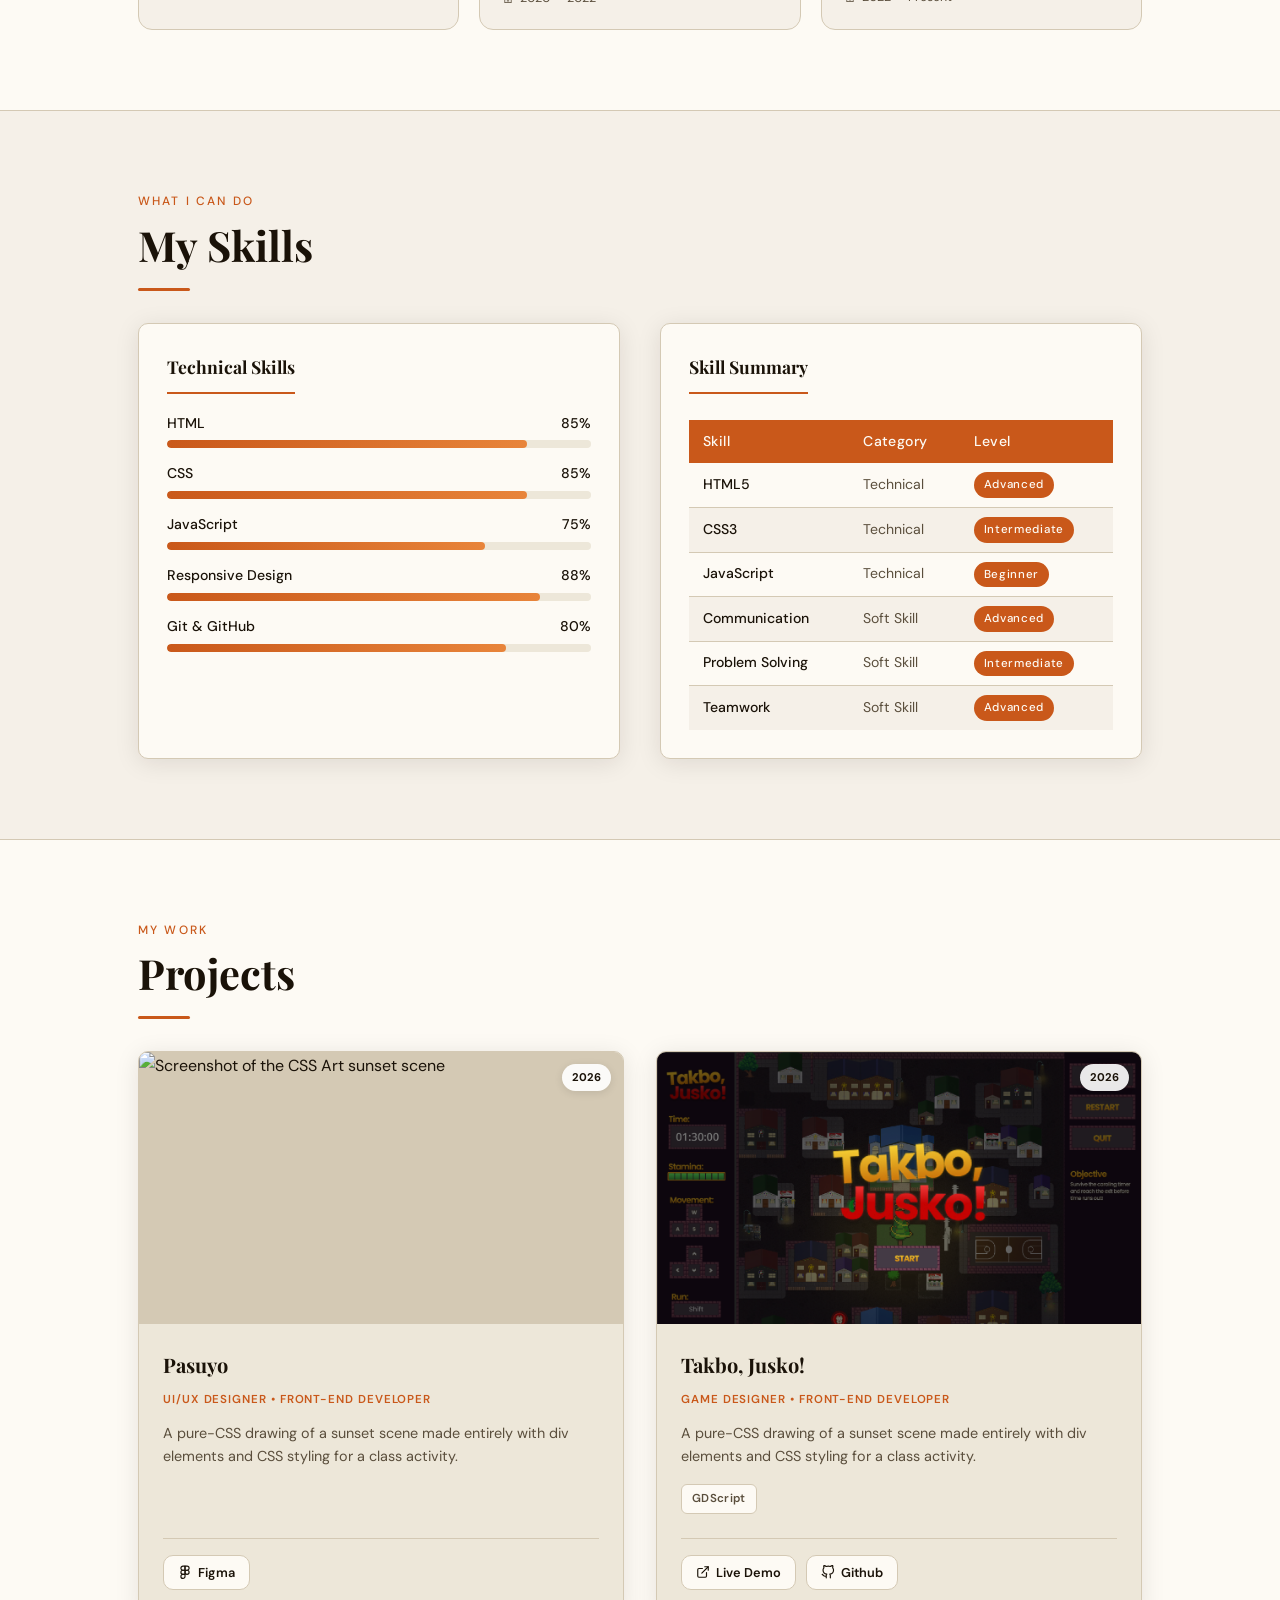
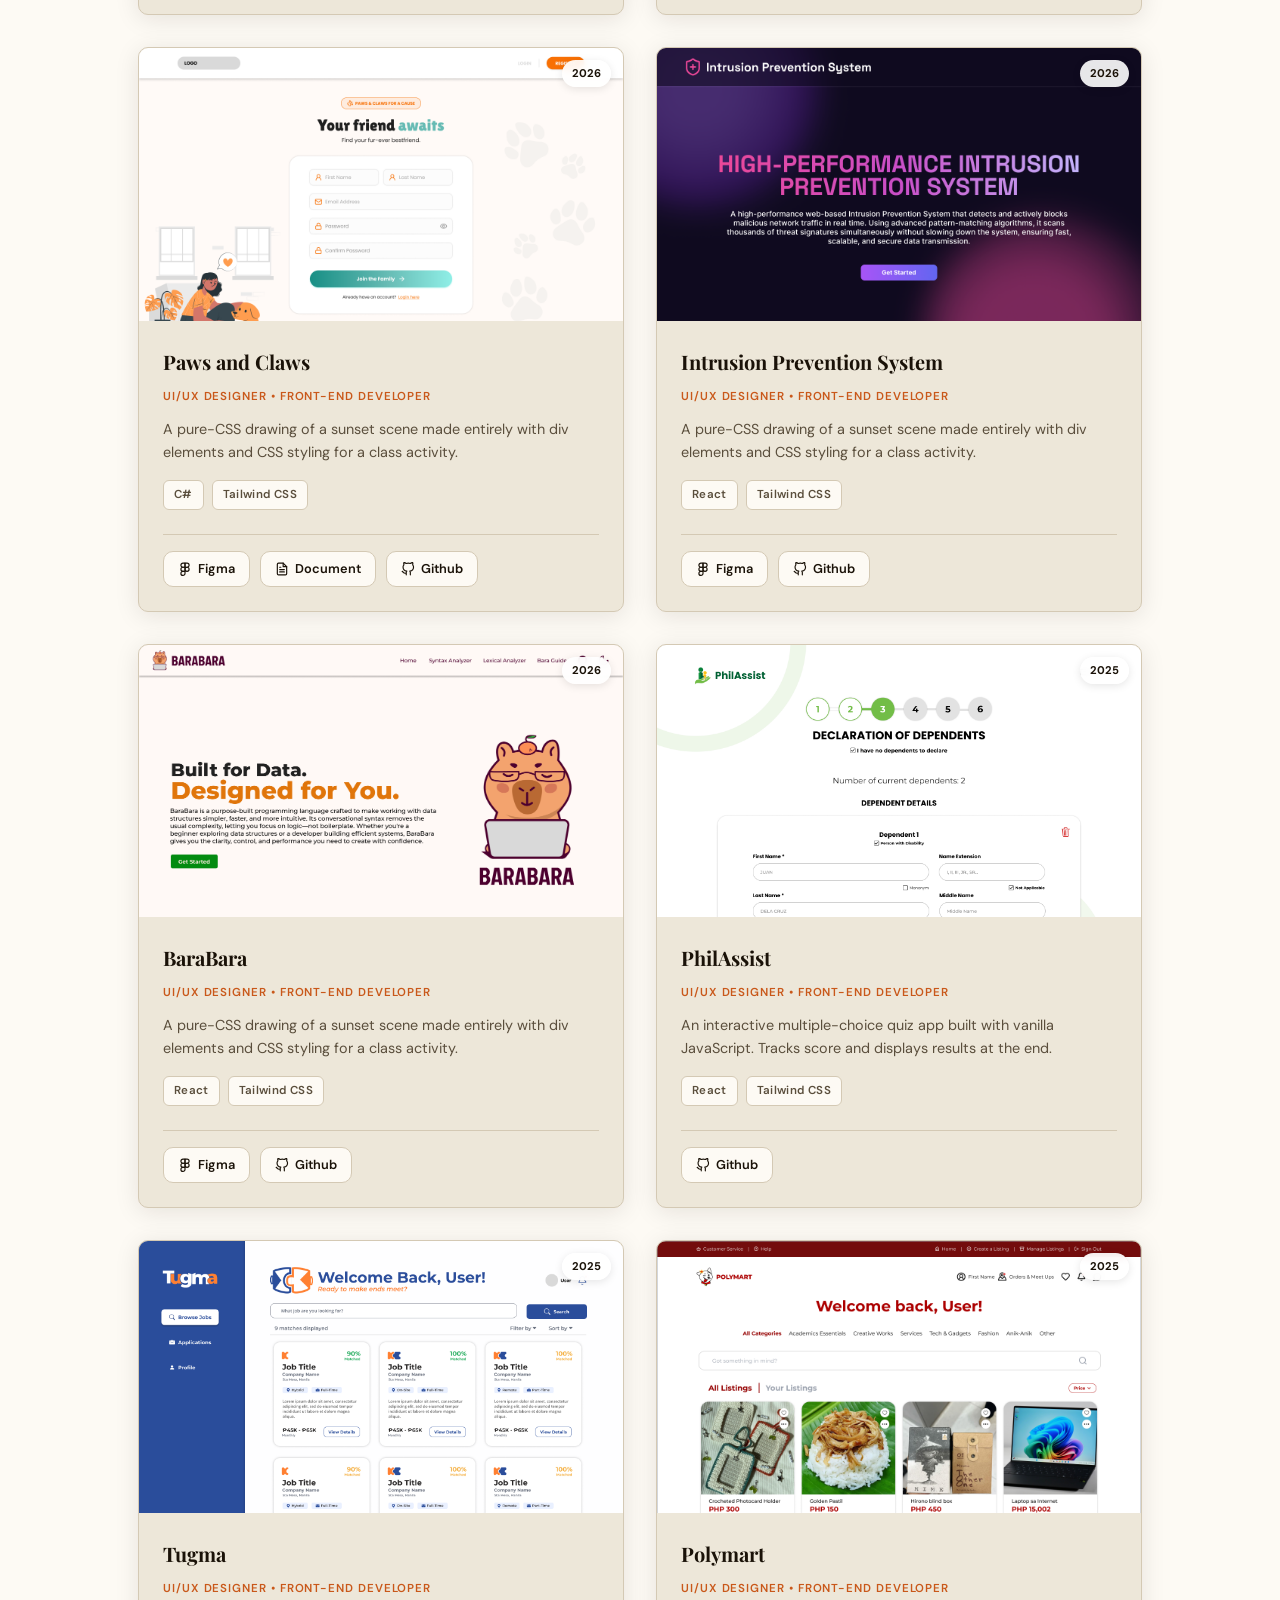
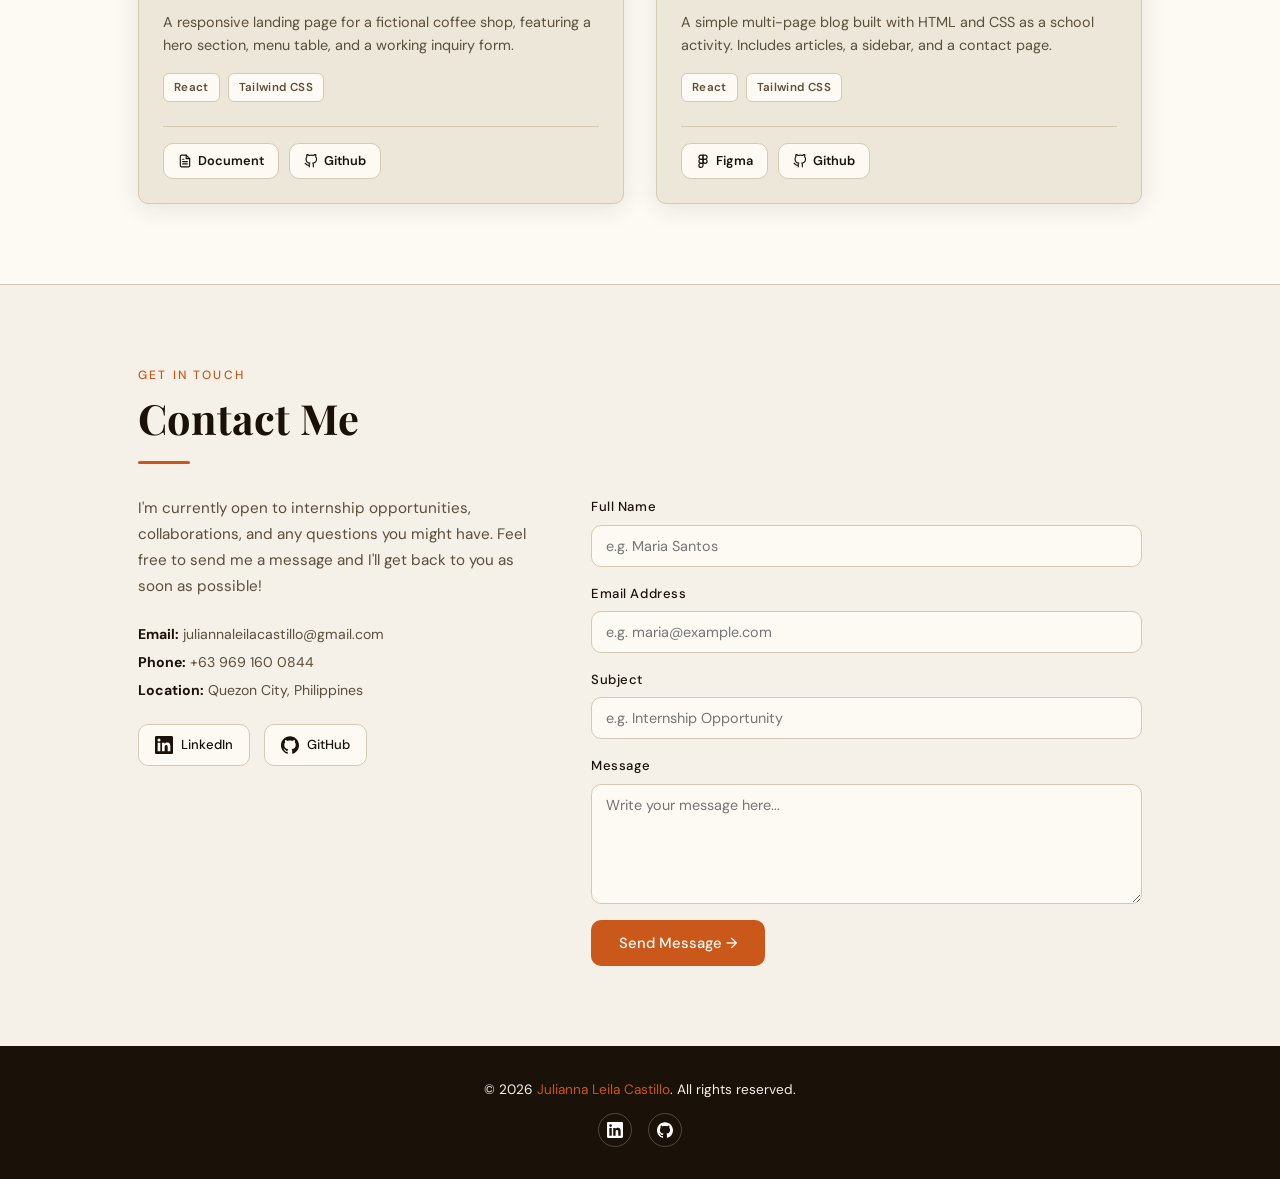
==== commit dee91389: "feat: Web3 forms integration + project card fixes" ====
--- a/portfolio.html
+++ b/portfolio.html
@@ -52,9 +52,9 @@
             <p class="greeting">Welcome to My Portfolio</p>
             <h1>Hello, I'm<br /><em>Julianna Leila Castillo</em></h1>
             <p class="tagline">
-              An aspiring web developer passionate about building clean,
-              accessible, and beautifully designed websites. Currently studying
-              at Placeholder University.
+              A junior Computer Science student passionate about frontend design
+              and web development, seeking an internship role to apply skills
+              while learning from industry professionals.
             </p>
             <a href="#about" class="btn btn-primary">Learn More About Me</a>
             <a href="#contact" class="btn btn-outline">Get in Touch</a>
@@ -81,16 +81,15 @@
           <div class="about-text">
             <h3>Personal Background</h3>
             <p>
-              Hi! I'm <strong>Julianna Leila Castillo</strong>, a 20-year-old
-              student from Placeholder City, Philippines. I grew up with a
-              curiosity for how things work — especially technology. From
-              tinkering with old computers to building my first web page, I've
-              always loved the creative side of coding.
+              Hi! I'm <strong>Julianna Leila Castillo</strong>, a 22-year-old
+              student from Quezon City, Philippines. I grew up with a curiosity
+              for how things work — especially technology. From tinkering with
+              old computers to building my first web page, I've always loved the
+              creative side of coding.
             </p>
             <p>
-              When I'm not studying, you'll usually find me playing chess
-              online, sketching UI concepts on paper, or exploring the latest
-              trends in frontend development.
+              When I'm not studying, you'll usually find me playing cozy games
+              like Stardew Valley.
             </p>
 
             <h3>Goals &amp; Ambitions</h3>
@@ -130,10 +129,10 @@
 
             <h3>Quick Facts</h3>
             <ul>
-              <li>📍 Based in Placeholder City, PH</li>
-              <li>🎓 2nd Year IT Student</li>
-              <li>💻 HTML, CSS &amp; JS Enthusiast</li>
-              <li>🌐 Open to Internship Opportunities</li>
+              <li>Based in Quezon City, PH</li>
+              <li>3rd Year CS Student</li>
+              <li>Cozy Game Enthusiast</li>
+              <li>Open to Internship Opportunities</li>
             </ul>
           </div>
         </div>
@@ -144,23 +143,21 @@
           <div class="edu-card">
             <div class="edu-card-icon elem">🏫</div>
             <span class="edu-card-tag tag-done">Completed</span>
-            <h4>Elementary Education</h4>
-            <p class="edu-degree">Grade School Diploma</p>
-            <p class="edu-school">
-              Placeholder Elementary School<br />General Education
-            </p>
-            <p class="edu-year">2012 — 2018</p>
+            <h4>Junior High School</h4>
+            <p class="edu-degree">Junior High School Diploma</p>
+            <p class="edu-school">Remnant International Christian School</p>
+            <p class="edu-year">2016 — 2020</p>
           </div>
 
           <div class="edu-card">
             <div class="edu-card-icon shs">🎓</div>
             <span class="edu-card-tag tag-done">Completed</span>
             <h4>Senior High School</h4>
-            <p class="edu-degree">ICT — Computer Programming Track</p>
-            <p class="edu-school">
-              Placeholder National High School<br />STEM / ICT Strand
-            </p>
-            <p class="edu-year">2018 — 2024</p>
+            <p class="edu-degree">
+              Science, Technology, Engineering, and Mathematics (STEM)
+            </p>
+            <p class="edu-school">Technological Institute of the Philippines</p>
+            <p class="edu-year">2020 — 2022</p>
           </div>
 
           <div class="edu-card">
@@ -169,9 +166,10 @@
             <h4>Bachelor's Degree</h4>
             <p class="edu-degree">BS Information Technology</p>
             <p class="edu-school">
-              Placeholder State University<br />2nd Year, 1st Semester
-            </p>
-            <p class="edu-year">2024 — Present</p>
+              Polytechnic University of the Philippines <br />3rd Year, 1st
+              Semester
+            </p>
+            <p class="edu-year">2022 — Present</p>
           </div>
         </div>
       </div>
@@ -196,27 +194,27 @@
                 </div>
               </li>
               <li class="skill-item">
-                <label><span>CSS</span><span>78%</span></label>
+                <label><span>CSS</span><span>85%</span></label>
                 <div class="skill-bar">
-                  <div class="skill-fill" style="width: 78%"></div>
+                  <div class="skill-fill" style="width: 85%"></div>
                 </div>
               </li>
               <li class="skill-item">
-                <label><span>JavaScript</span><span>65%</span></label>
+                <label><span>JavaScript</span><span>75%</span></label>
                 <div class="skill-bar">
-                  <div class="skill-fill" style="width: 65%"></div>
+                  <div class="skill-fill" style="width: 75%"></div>
                 </div>
               </li>
               <li class="skill-item">
-                <label><span>Responsive Design</span><span>70%</span></label>
+                <label><span>Responsive Design</span><span>88%</span></label>
                 <div class="skill-bar">
-                  <div class="skill-fill" style="width: 70%"></div>
+                  <div class="skill-fill" style="width: 88%"></div>
                 </div>
               </li>
               <li class="skill-item">
-                <label><span>Git &amp; GitHub</span><span>55%</span></label>
+                <label><span>Git &amp; GitHub</span><span>80%</span></label>
                 <div class="skill-bar">
-                  <div class="skill-fill" style="width: 55%"></div>
+                  <div class="skill-fill" style="width: 80%"></div>
                 </div>
               </li>
             </ul>
@@ -277,7 +275,7 @@
     <section id="projects">
       <div class="container">
         <p class="section-label">My Work</p>
-        <h2 class="section-title">Projects &amp; Gallery</h2>
+        <h2 class="section-title">Projects</h2>
         <div class="divider"></div>
 
         <div class="gallery" data-project-gallery></div>
@@ -286,7 +284,7 @@
 
     <section id="contact">
       <div class="container">
-        <p class="section-label">Say Hello</p>
+        <p class="section-label">Get in touch</p>
         <h2 class="section-title">Contact Me</h2>
         <div class="divider"></div>
 
@@ -301,8 +299,6 @@
               <strong>Email:</strong> juliannaleilacastillo@gmail.com<br />
               <strong>Phone:</strong> +63 969 160 0844<br />
               <strong>Location:</strong> Quezon City, Philippines<br />
-              <strong>School:</strong> Polytechnic University of the Philippines
-              – Sta. Mesa, Manila<br />
             </address>
 
             <div class="social-links">
@@ -342,6 +338,13 @@
           </div>
 
           <form id="contact-form" onsubmit="handleSubmit(event)">
+            <input
+              type="hidden"
+              name="access_key"
+              value="0de1fff9-18b9-4a22-b429-095574ea63cf"
+            />
+            <input type="hidden" name="from_name" value="Portfolio Bot" />
+
             <div class="form-group">
               <label for="fname">Full Name</label>
               <input
@@ -352,6 +355,7 @@
                 required
               />
             </div>
+
             <div class="form-group">
               <label for="femail">Email Address</label>
               <input
@@ -362,6 +366,18 @@
                 required
               />
             </div>
+
+            <div class="form-group">
+              <label for="fsubject">Subject</label>
+              <input
+                type="text"
+                id="fsubject"
+                name="subject"
+                placeholder="e.g. Internship Opportunity"
+                required
+              />
+            </div>
+
             <div class="form-group">
               <label for="fmessage">Message</label>
               <textarea
@@ -371,6 +387,7 @@
                 required
               ></textarea>
             </div>
+
             <button type="submit" class="btn-submit">Send Message →</button>
           </form>
         </div>
--- a/style.css
+++ b/style.css
@@ -14,7 +14,6 @@
   --ff-body: "DM Sans", sans-serif;
 }
 
-/* ── Reset ─────────────────────────────────────── */
 *,
 *::before,
 *::after {
@@ -44,8 +43,6 @@
   max-width: 100%;
   display: block;
 }
-
-/* ── Utilities ─────────────────────────────────── */
 .container {
   max-width: 1060px;
   margin: 0 auto;
@@ -85,8 +82,6 @@
   padding: 3px 10px;
   border-radius: 20px;
 }
-
-/* ── NAV ───────────────────────────────────────── */
 header {
   position: sticky;
   top: 0;
@@ -161,8 +156,6 @@
   width: 14px;
   height: 14px;
 }
-
-/* ── HERO / HOME ───────────────────────────────── */
 #home {
   padding: 90px 0 70px;
   position: relative;
@@ -255,8 +248,6 @@
   height: 100%;
   object-fit: cover;
 }
-
-/* ── ABOUT ─────────────────────────────────────── */
 #about {
   background: var(--white);
   padding: 80px 0;
@@ -312,8 +303,6 @@
   color: var(--accent);
   font-size: 0.8rem;
 }
-
-/* Hobby bento grid */
 .hobby-grid {
   display: grid;
   grid-template-columns: repeat(6, 1fr);
@@ -350,14 +339,12 @@
   color: var(--ink);
   line-height: 1.25;
 }
-/* span rules */
 .hobby-tile.span2 {
   grid-column: span 2;
 }
 .hobby-tile.span3 {
   grid-column: span 3;
 }
-/* colors */
 .hobby-tile.c1 {
   background: #fff0e6;
 }
@@ -376,8 +363,6 @@
 .hobby-tile.c6 {
   background: #e6f7f7;
 }
-
-/* Education cards */
 .edu-heading {
   font-family: var(--ff-head);
   font-size: 1.25rem;
@@ -400,7 +385,6 @@
   gap: 20px;
   position: relative;
 }
-/* connector line between cards */
 .edu-cards::before {
   content: "";
   position: absolute;
@@ -503,8 +487,6 @@
   content: "🗓";
   font-size: 0.8rem;
 }
-
-/* ── SKILLS ────────────────────────────────────── */
 #skills {
   padding: 80px 0;
 }
@@ -531,7 +513,6 @@
   border-bottom: 2px solid var(--accent);
   display: inline-block;
 }
-/* Progress bars */
 .skill-item {
   margin-bottom: 14px;
 }
@@ -555,7 +536,6 @@
   border-radius: 20px;
   transition: width 1s ease;
 }
-/* Skills table */
 .skills-table-wrap {
   overflow-x: auto;
   margin-top: 8px;
@@ -593,7 +573,7 @@
   font-weight: 500;
 }
 
-/* ── PROJECTS ──────────────────────────────────── */
+/* ── PROJECTS — Portrait Gallery ── */
 #projects {
   background: var(--white);
   padding: 80px 0;
@@ -603,9 +583,12 @@
 .gallery {
   display: grid;
   grid-template-columns: repeat(2, 1fr);
-  gap: 24px;
-}
-.gallery-card {
+  gap: 32px;
+  align-items: stretch;
+}
+.gallery-card.portrait-card {
+  display: flex;
+  flex-direction: column;
   border-radius: var(--radius);
   overflow: hidden;
   background: var(--bg-alt);
@@ -614,109 +597,155 @@
   transition:
     transform 0.2s,
     box-shadow 0.2s;
-  display: block;
   text-decoration: none;
   color: inherit;
 }
-.gallery-card:hover {
-  transform: translateY(-5px);
+.gallery-card.portrait-card:hover {
+  transform: translateY(-2px);
   box-shadow: 0 12px 36px rgba(26, 18, 8, 0.14);
-  opacity: 1;
-}
-.project-media {
-  height: 220px;
-  display: grid;
-  gap: 4px;
+}
+
+.gallery-card-image {
+  position: relative;
+  width: 100%;
+  aspect-ratio: 16 / 9;
+  flex-shrink: 0;
   background: var(--border);
-}
-.project-media img {
+  overflow: hidden;
+}
+.gallery-card-image img {
   width: 100%;
   height: 100%;
   object-fit: cover;
+  object-position: top;
   display: block;
-}
-.project-media--1 {
-  grid-template-columns: 1fr;
-}
-.project-media--2 {
-  grid-template-columns: 1fr 1fr;
-}
-.project-media--3 {
-  grid-template-columns: 1.1fr 0.9fr;
-  grid-template-rows: 1fr 1fr;
-}
-.project-media--3 img:first-child {
-  grid-row: 1 / span 2;
-}
-.project-media--4 {
-  grid-template-columns: 1fr 1fr;
-  grid-template-rows: 1fr 1fr;
-}
-.gallery-card figcaption {
-  padding: 16px 18px;
-}
-.project-heading {
-  display: flex;
-  align-items: flex-start;
-  justify-content: space-between;
-  gap: 12px;
-  margin-bottom: 8px;
-}
-.gallery-card figcaption h4 {
-  font-family: var(--ff-head);
-  font-size: 1rem;
+  transition: transform 0.5s ease;
+}
+
+.gallery-card.portrait-card:hover .gallery-card-image img {
+  transform: scale(1.05);
+}
+
+.project-year-badge {
+  position: absolute;
+  top: 12px;
+  right: 12px;
+  background: rgba(255, 255, 255, 0.9);
+  color: var(--ink);
+  font-size: 0.7rem;
   font-weight: 700;
-  color: var(--ink);
-  margin-bottom: 0;
-}
-.project-meta-year {
-  display: inline-block;
+  padding: 4px 10px;
+  border-radius: 20px;
+  box-shadow: 0 2px 8px rgba(0, 0, 0, 0.1);
+  backdrop-filter: blur(4px);
+  z-index: 2;
+}
+
+.project-media-badge {
+  position: absolute;
+  bottom: 12px;
+  right: 12px;
+  background: rgba(26, 18, 8, 0.65);
+  color: #fff;
   font-size: 0.68rem;
   font-weight: 600;
-  letter-spacing: 0.1em;
+  letter-spacing: 0.05em;
+  padding: 4px 10px;
+  border-radius: 20px;
+  backdrop-filter: blur(4px);
+  z-index: 2;
+}
+
+.gallery-card-content {
+  padding: 24px;
+  display: flex;
+  flex-direction: column;
+  flex: 1; /* Allows content to push footer down */
+}
+.project-heading {
+  margin-bottom: 12px;
+}
+.project-heading h4 {
+  font-family: var(--ff-head);
+  font-size: 1.25rem;
+  font-weight: 700;
+  color: var(--ink);
+  margin-bottom: 8px;
+}
+.project-role-pills {
+  display: flex;
+  flex-wrap: wrap;
+  gap: 8px;
+}
+.project-role-pill {
+  font-size: 0.72rem;
+  font-weight: 600;
+  letter-spacing: 0.08em;
   text-transform: uppercase;
-  padding: 3px 9px;
-  border-radius: 20px;
+  color: var(--accent);
+}
+
+.project-description {
+  font-size: 0.9rem;
+  color: var(--ink-light);
+  line-height: 1.6;
+  margin-bottom: 16px;
+  flex: 1;
+}
+
+.project-languages {
+  display: flex;
+  flex-wrap: wrap;
+  gap: 8px;
+  margin-bottom: 24px;
+}
+
+.project-language-pill {
+  font-size: 0.72rem;
+  font-weight: 600;
+  color: var(--ink-light);
+  background: var(--white);
   border: 1px solid var(--border);
+  padding: 4px 10px;
+  border-radius: 6px;
+  letter-spacing: 0.03em;
+}
+
+.gallery-card-footer {
+  border-top: 1px solid var(--border);
+  padding-top: 16px;
+  display: flex;
+  align-items: center;
+  flex-wrap: wrap;
+  gap: 10px;
+}
+.card-link-btn {
+  display: inline-flex;
+  align-items: center;
+  gap: 6px;
+  padding: 6px 14px;
+  font-size: 0.8rem;
+  font-weight: 600;
+  color: var(--ink);
   background: var(--white);
-  color: var(--ink-light);
-}
-.project-role-pills {
-  display: flex;
-  flex-wrap: wrap;
-  gap: 6px;
-  margin-bottom: 4px;
-}
-.project-role-pill {
-  font-size: 0.68rem;
-  font-weight: 600;
-  letter-spacing: 0.1em;
-  text-transform: uppercase;
-  padding: 3px 9px;
-  border-radius: 20px;
-  display: inline-block;
-  background: #fff0e6;
-  color: var(--accent);
-}
-.gallery-card figcaption p {
-  font-size: 0.82rem;
-  color: var(--ink-light);
-}
-.gallery-card .card-link-hint {
-  display: inline-flex;
-  align-items: center;
-  gap: 5px;
-  font-size: 0.78rem;
-  font-weight: 500;
-  color: var(--accent);
-  margin-top: 10px;
-}
-.gallery-card .card-link-hint svg {
-  width: 13px;
-  height: 13px;
-}
-
-/* ── CONTACT ───────────────────────────────────── */
+  border: 1px solid var(--border);
+  border-radius: var(--radius);
+  transition:
+    background 0.2s,
+    color 0.2s,
+    border-color 0.2s;
+  text-decoration: none;
+}
+.card-link-btn:hover {
+  background: var(--bg);
+  border-color: var(--ink);
+  color: var(--ink);
+}
+.card-link-btn svg {
+  width: 14px;
+  height: 14px;
+}
+
 #contact {
   padding: 80px 0;
 }
@@ -797,8 +826,6 @@
   background: #a84215;
   transform: translateY(-2px);
 }
-
-/* ── FOOTER ────────────────────────────────────── */
 footer {
   background: var(--ink);
   color: var(--bg);
@@ -809,8 +836,6 @@
 footer span {
   color: var(--accent);
 }
-
-/* ── SOCIAL ICONS ──────────────────────────────── */
 .social-links {
   display: flex;
   gap: 14px;
@@ -883,7 +908,7 @@
   height: 16px;
 }
 
-/* ── RESPONSIVE ────────────────────────────────── */
+/* ── Media Queries ── */
 @media (max-width: 760px) {
   .hero-inner {
     grid-template-columns: 1fr;
@@ -902,14 +927,10 @@
   .edu-cards::before {
     display: none;
   }
-  .gallery {
-    grid-template-columns: 1fr 1fr;
-  }
   nav ul {
     display: none;
   }
-}
-@media (max-width: 520px) {
+
   .gallery {
     grid-template-columns: 1fr;
   }
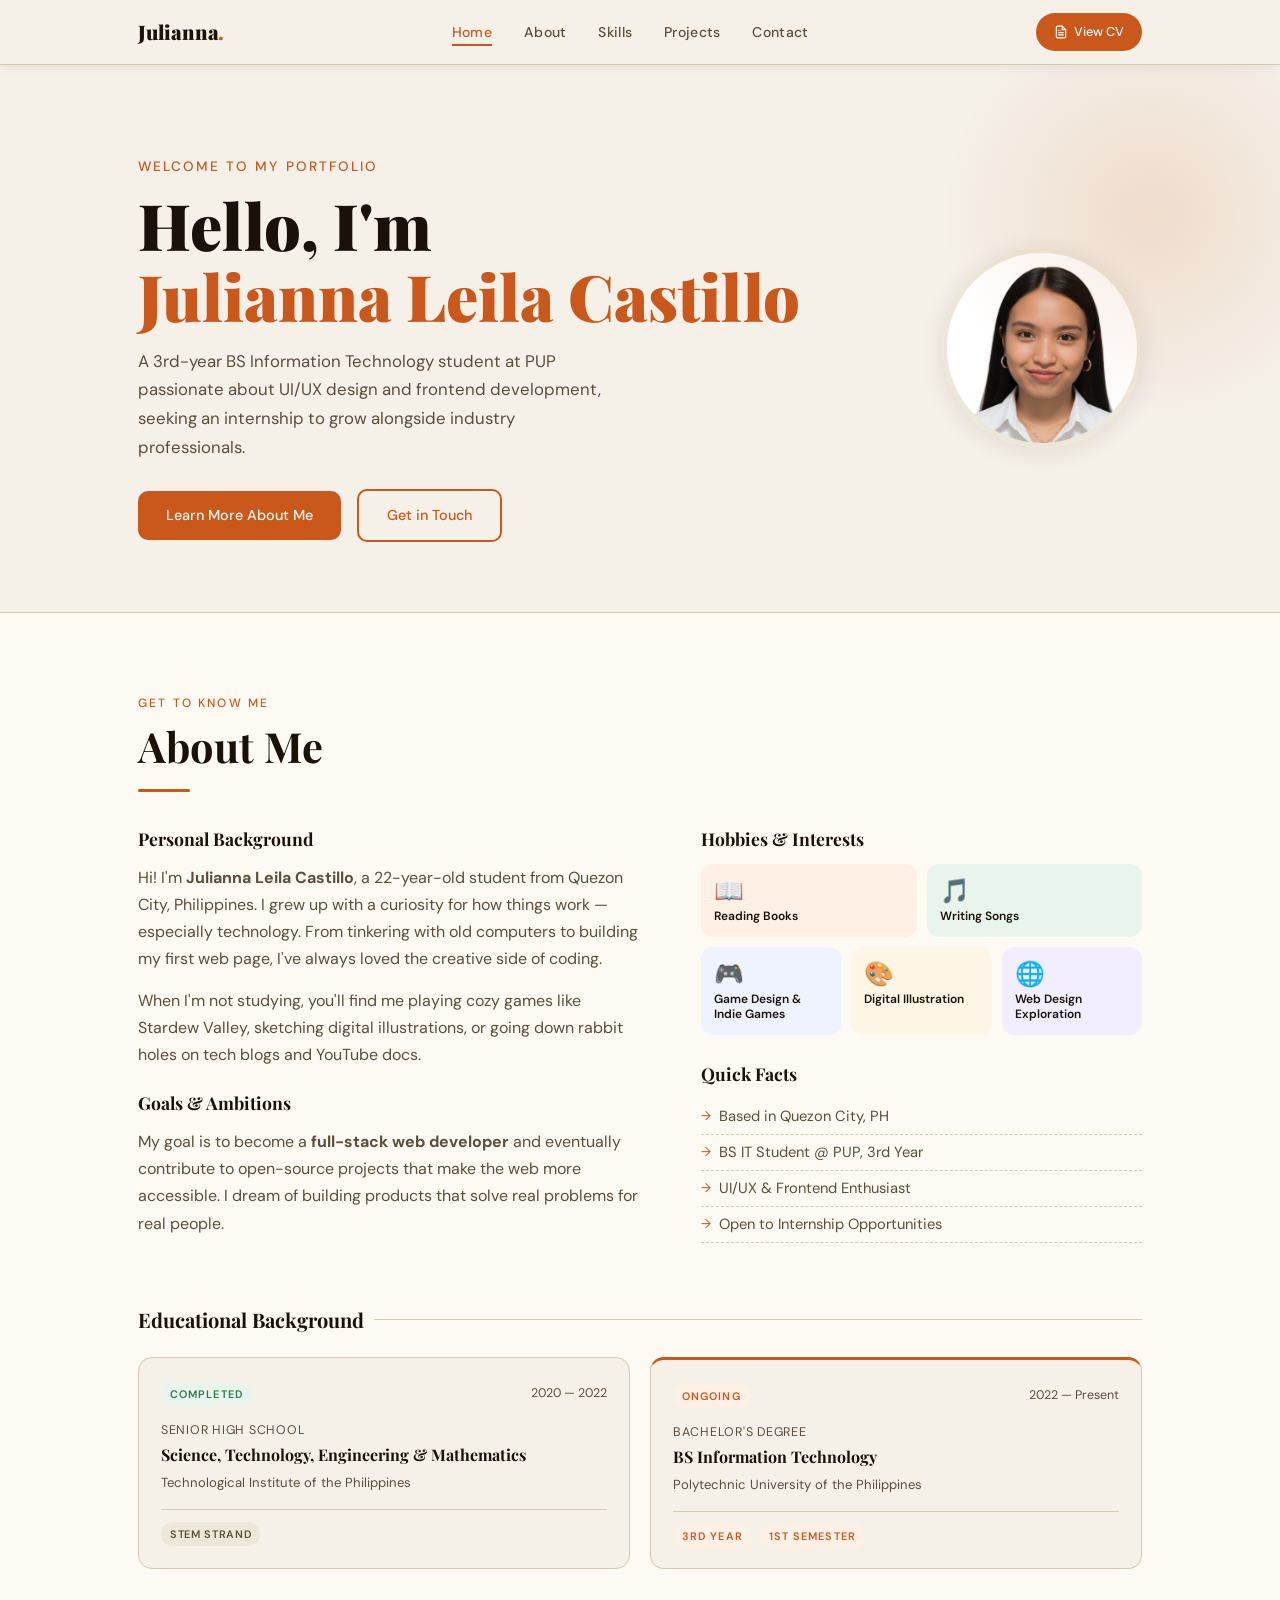
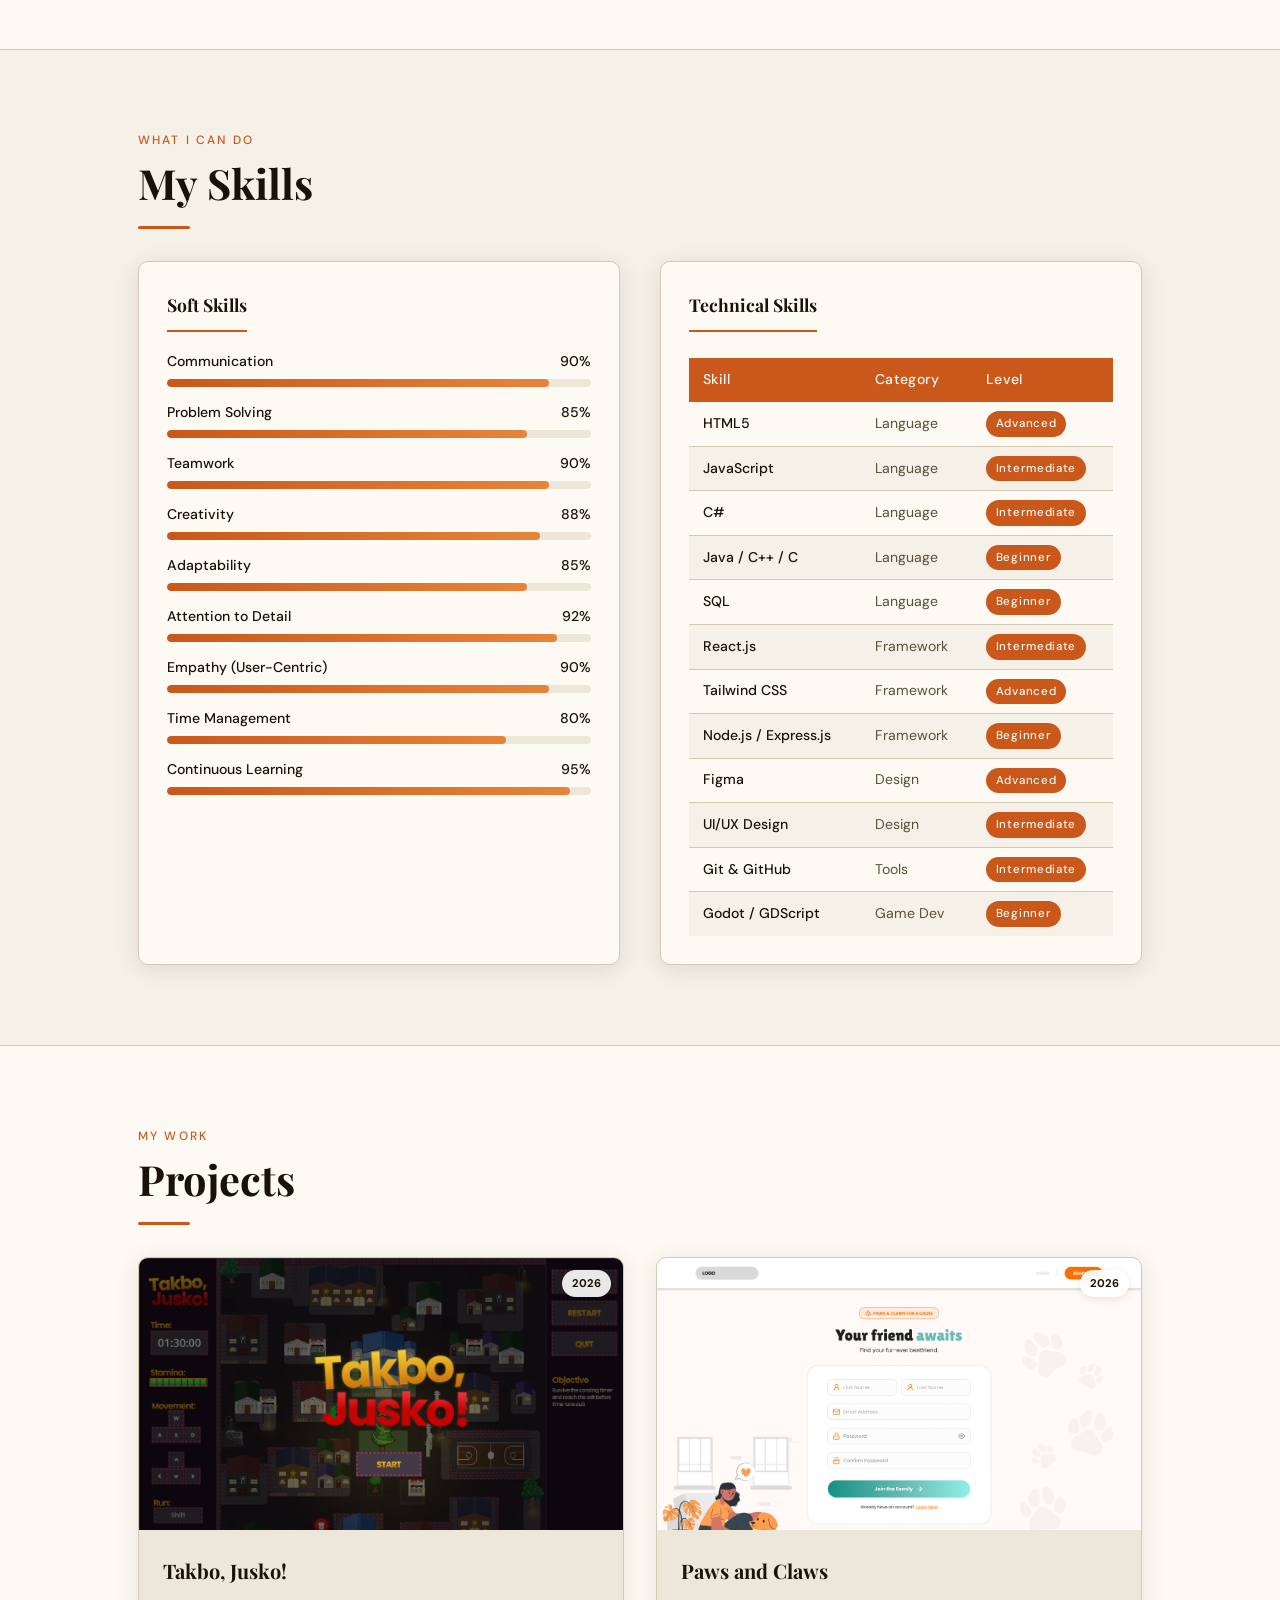
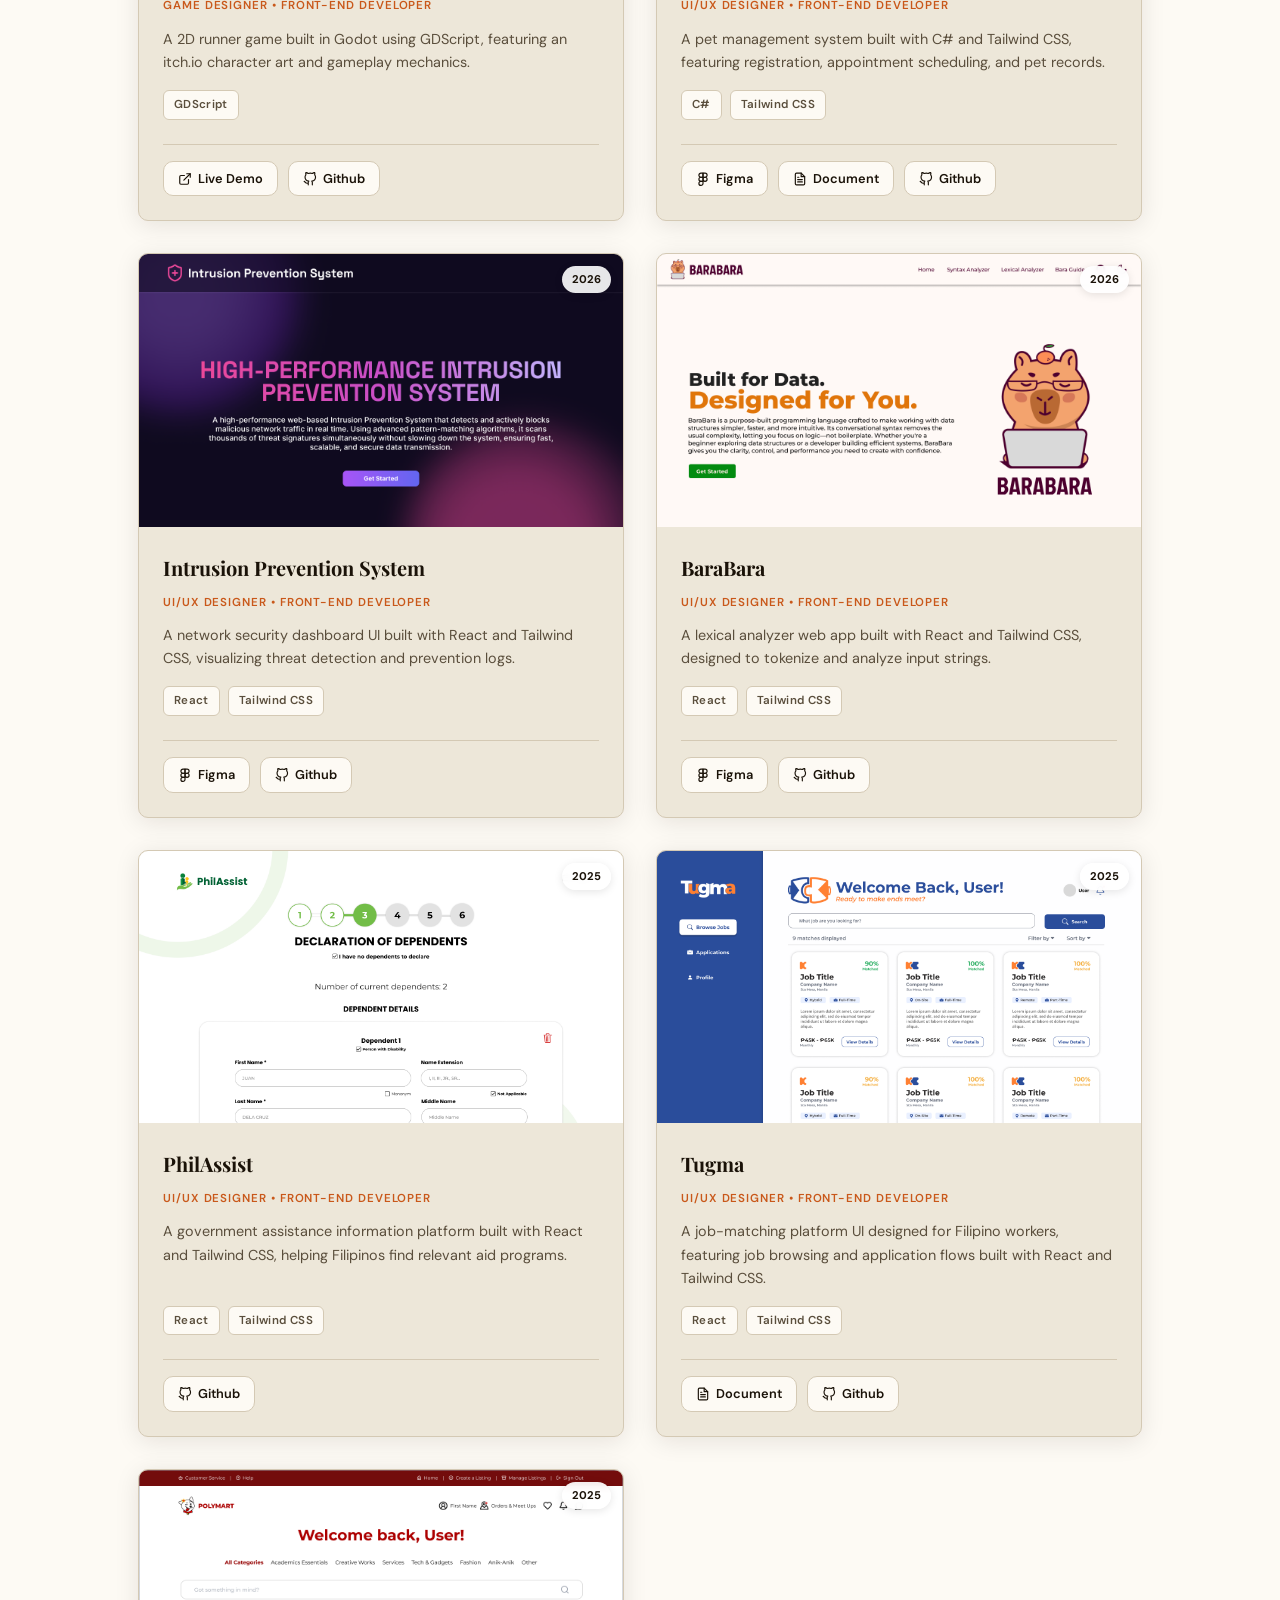
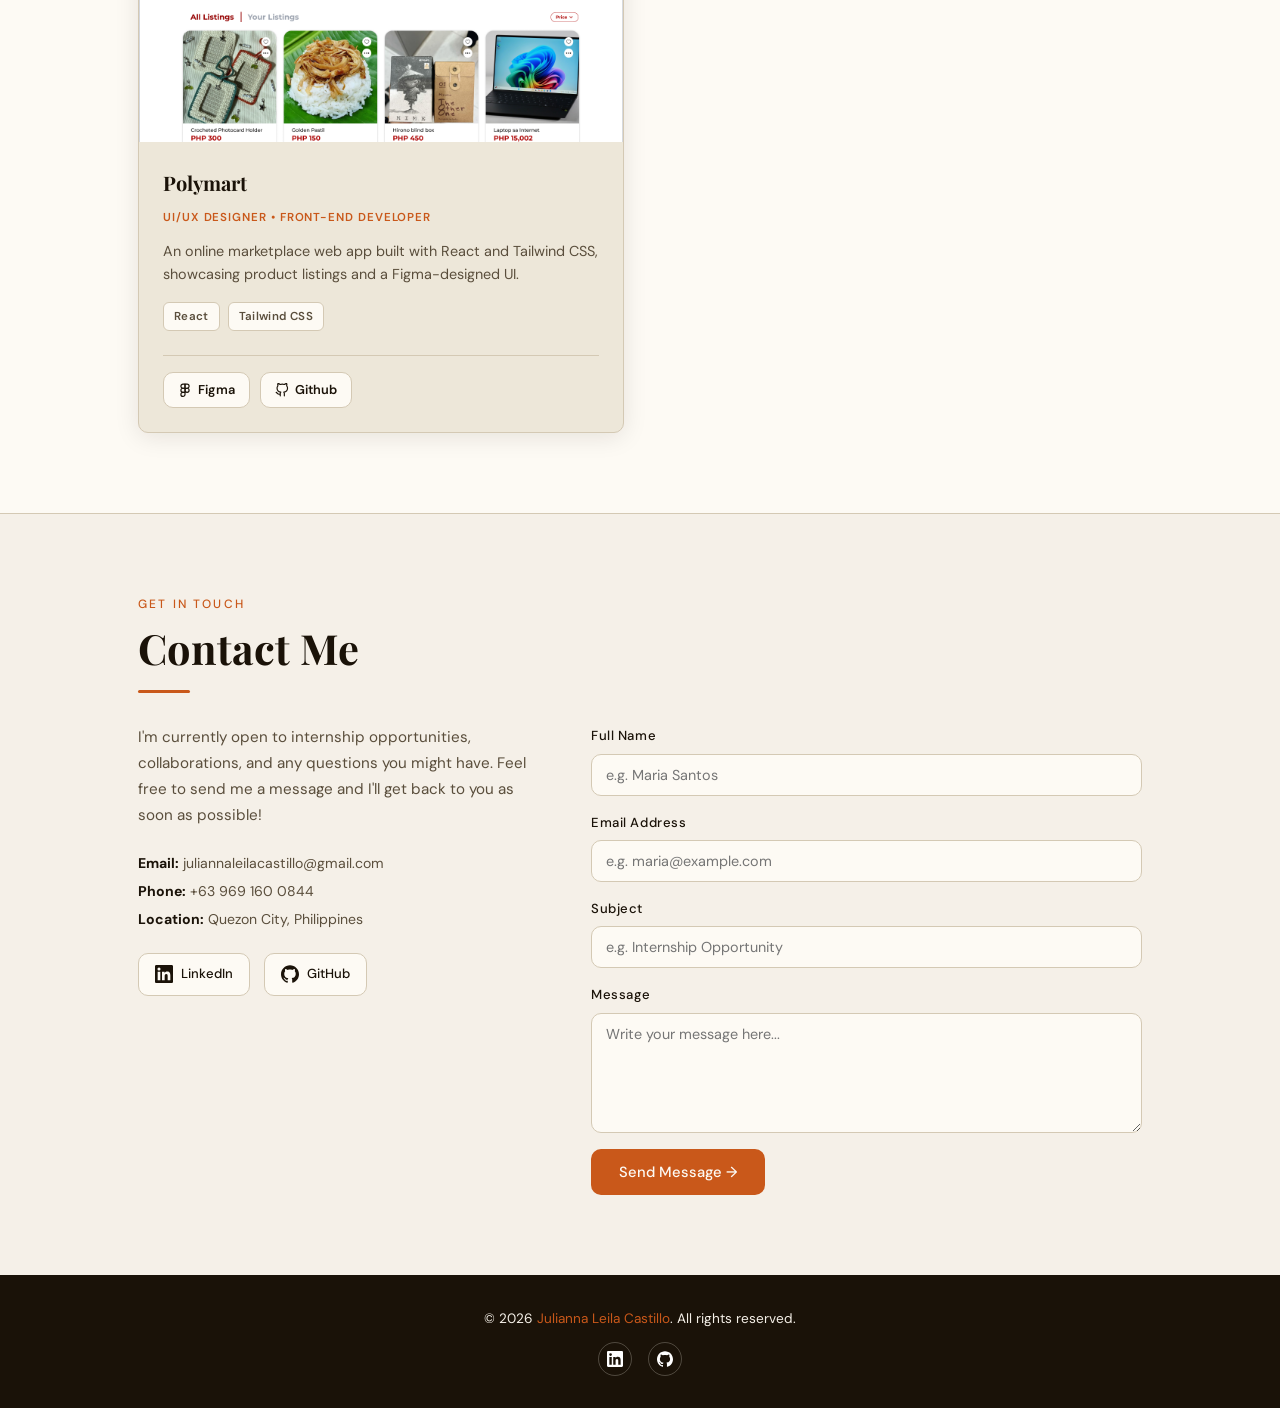
==== commit df303767: "feat: final fixes" ====
--- a/portfolio.html
+++ b/portfolio.html
@@ -4,6 +4,11 @@
     <meta charset="UTF-8" />
     <meta name="viewport" content="width=device-width, initial-scale=1.0" />
     <title>Julianna Leila Castillo — Portfolio</title>
+    <link
+      rel="icon"
+      type="image/svg+xml"
+      href="data:image/svg+xml,<svg xmlns='http://www.w3.org/2000/svg' viewBox='0 0 100 100'><circle cx='50' cy='50' r='20' fill='%23c9581a'/></svg>"
+    />
     <link
       href="https://fonts.googleapis.com/css2?family=Playfair+Display:wght@400;700;900&family=DM+Sans:ital,wght@0,300;0,400;0,500;1,300&display=swap"
       rel="stylesheet"
@@ -22,7 +27,12 @@
           <li><a href="#projects">Projects</a></li>
           <li><a href="#contact">Contact</a></li>
         </ul>
-        <a href="your-cv.pdf" target="_blank" rel="noopener" class="btn-cv">
+        <a
+          href="https://drive.google.com/file/d/1ddliahu2bk3LCV16E9T9Vh_AIr3zeQ2Z/view?usp=drive_link"
+          target="_blank"
+          rel="noopener"
+          class="btn-cv"
+        >
           <svg
             viewBox="0 0 24 24"
             fill="none"
@@ -52,16 +62,16 @@
             <p class="greeting">Welcome to My Portfolio</p>
             <h1>Hello, I'm<br /><em>Julianna Leila Castillo</em></h1>
             <p class="tagline">
-              A junior Computer Science student passionate about frontend design
-              and web development, seeking an internship role to apply skills
-              while learning from industry professionals.
+              A 3rd-year BS Information Technology student at PUP passionate
+              about UI/UX design and frontend development, seeking an internship
+              to grow alongside industry professionals.
             </p>
             <a href="#about" class="btn btn-primary">Learn More About Me</a>
             <a href="#contact" class="btn btn-outline">Get in Touch</a>
           </div>
           <figure class="hero-photo">
             <img
-              src="https://placehold.co/200x200/c9581a/fdfaf4?text=Photo"
+              src="photos/Profile.jpeg"
               alt="Profile picture of Julianna Leila Castillo"
             />
           </figure>
@@ -88,8 +98,9 @@
               creative side of coding.
             </p>
             <p>
-              When I'm not studying, you'll usually find me playing cozy games
-              like Stardew Valley.
+              When I'm not studying, you'll find me playing cozy games like
+              Stardew Valley, sketching digital illustrations, or going down
+              rabbit holes on tech blogs and YouTube docs.
             </p>
 
             <h3>Goals &amp; Ambitions</h3>
@@ -106,32 +117,32 @@
             <h3>Hobbies &amp; Interests</h3>
             <div class="hobby-grid">
               <div class="hobby-tile span3 c1">
-                <span class="h-icon">🎨</span>
-                <span class="h-label">Web Design &amp; Frontend Dev</span>
+                <span class="h-icon">📖</span>
+                <span class="h-label">Reading Books</span>
               </div>
               <div class="hobby-tile span3 c2">
-                <span class="h-icon">♟️</span>
-                <span class="h-label">Chess &amp; Puzzle Games</span>
+                <span class="h-icon">🎵</span>
+                <span class="h-label">Writing Songs</span>
               </div>
               <div class="hobby-tile span2 c3">
-                <span class="h-icon">✏️</span>
+                <span class="h-icon">🎮</span>
+                <span class="h-label">Game Design &amp; Indie Games</span>
+              </div>
+              <div class="hobby-tile span2 c4">
+                <span class="h-icon">🎨</span>
                 <span class="h-label">Digital Illustration</span>
               </div>
-              <div class="hobby-tile span2 c4">
-                <span class="h-icon">📖</span>
-                <span class="h-label">Tech Blogs &amp; Tutorials</span>
-              </div>
               <div class="hobby-tile span2 c5">
-                <span class="h-icon">🎬</span>
-                <span class="h-label">Science &amp; Tech Docs</span>
+                <span class="h-icon">🌐</span>
+                <span class="h-label">Web Design Exploration</span>
               </div>
             </div>
 
             <h3>Quick Facts</h3>
             <ul>
               <li>Based in Quezon City, PH</li>
-              <li>3rd Year CS Student</li>
-              <li>Cozy Game Enthusiast</li>
+              <li>BS IT Student @ PUP, 3rd Year</li>
+              <li>UI/UX &amp; Frontend Enthusiast</li>
               <li>Open to Internship Opportunities</li>
             </ul>
           </div>
@@ -139,37 +150,32 @@
 
         <!-- Row 2: Education Cards -->
         <p class="edu-heading">Educational Background</p>
-        <div class="edu-cards">
+        <div class="edu-cards edu-cards--two">
           <div class="edu-card">
-            <div class="edu-card-icon elem">🏫</div>
-            <span class="edu-card-tag tag-done">Completed</span>
-            <h4>Junior High School</h4>
-            <p class="edu-degree">Junior High School Diploma</p>
-            <p class="edu-school">Remnant International Christian School</p>
-            <p class="edu-year">2016 — 2020</p>
-          </div>
-
-          <div class="edu-card">
-            <div class="edu-card-icon shs">🎓</div>
-            <span class="edu-card-tag tag-done">Completed</span>
-            <h4>Senior High School</h4>
-            <p class="edu-degree">
-              Science, Technology, Engineering, and Mathematics (STEM)
-            </p>
+            <div class="edu-card-header">
+              <span class="edu-card-tag tag-done">Completed</span>
+              <span class="edu-year-inline">2020 — 2022</span>
+            </div>
+            <p class="edu-level">Senior High School</p>
+            <h4>Science, Technology, Engineering &amp; Mathematics</h4>
             <p class="edu-school">Technological Institute of the Philippines</p>
-            <p class="edu-year">2020 — 2022</p>
-          </div>
-
-          <div class="edu-card">
-            <div class="edu-card-icon college">🏛️</div>
-            <span class="edu-card-tag tag-ongoing">Ongoing</span>
-            <h4>Bachelor's Degree</h4>
-            <p class="edu-degree">BS Information Technology</p>
-            <p class="edu-school">
-              Polytechnic University of the Philippines <br />3rd Year, 1st
-              Semester
-            </p>
-            <p class="edu-year">2022 — Present</p>
+            <div class="edu-card-footer-tags">
+              <span class="edu-strand-tag">STEM Strand</span>
+            </div>
+          </div>
+
+          <div class="edu-card edu-card--featured">
+            <div class="edu-card-header">
+              <span class="edu-card-tag tag-ongoing">Ongoing</span>
+              <span class="edu-year-inline">2022 — Present</span>
+            </div>
+            <p class="edu-level">Bachelor's Degree</p>
+            <h4>BS Information Technology</h4>
+            <p class="edu-school">Polytechnic University of the Philippines</p>
+            <div class="edu-card-footer-tags">
+              <span class="edu-card-tag tag-ongoing">3rd Year</span>
+              <span class="edu-card-tag tag-ongoing">1st Semester</span>
+            </div>
           </div>
         </div>
       </div>
@@ -183,46 +189,72 @@
         <div class="divider"></div>
 
         <div class="skills-layout">
-          <!-- Progress Bars -->
+          <!-- Progress Bars (Soft Skills) -->
+          <div class="skill-card">
+            <h3>Soft Skills</h3>
+            <ul style="list-style: none; padding: 0">
+              <li class="skill-item">
+                <label><span>Communication</span><span>90%</span></label>
+                <div class="skill-bar">
+                  <div class="skill-fill" style="width: 90%"></div>
+                </div>
+              </li>
+              <li class="skill-item">
+                <label><span>Problem Solving</span><span>85%</span></label>
+                <div class="skill-bar">
+                  <div class="skill-fill" style="width: 85%"></div>
+                </div>
+              </li>
+              <li class="skill-item">
+                <label><span>Teamwork</span><span>90%</span></label>
+                <div class="skill-bar">
+                  <div class="skill-fill" style="width: 90%"></div>
+                </div>
+              </li>
+              <li class="skill-item">
+                <label><span>Creativity</span><span>88%</span></label>
+                <div class="skill-bar">
+                  <div class="skill-fill" style="width: 88%"></div>
+                </div>
+              </li>
+              <li class="skill-item">
+                <label><span>Adaptability</span><span>85%</span></label>
+                <div class="skill-bar">
+                  <div class="skill-fill" style="width: 85%"></div>
+                </div>
+              </li>
+              <li class="skill-item">
+                <label><span>Attention to Detail</span><span>92%</span></label>
+                <div class="skill-bar">
+                  <div class="skill-fill" style="width: 92%"></div>
+                </div>
+              </li>
+              <li class="skill-item">
+                <label
+                  ><span>Empathy (User-Centric)</span><span>90%</span></label
+                >
+                <div class="skill-bar">
+                  <div class="skill-fill" style="width: 90%"></div>
+                </div>
+              </li>
+              <li class="skill-item">
+                <label><span>Time Management</span><span>80%</span></label>
+                <div class="skill-bar">
+                  <div class="skill-fill" style="width: 80%"></div>
+                </div>
+              </li>
+              <li class="skill-item">
+                <label><span>Continuous Learning</span><span>95%</span></label>
+                <div class="skill-bar">
+                  <div class="skill-fill" style="width: 95%"></div>
+                </div>
+              </li>
+            </ul>
+          </div>
+
+          <!-- Skill Summary Table (Technical Skills) -->
           <div class="skill-card">
             <h3>Technical Skills</h3>
-            <ul style="list-style: none; padding: 0">
-              <li class="skill-item">
-                <label><span>HTML</span><span>85%</span></label>
-                <div class="skill-bar">
-                  <div class="skill-fill" style="width: 85%"></div>
-                </div>
-              </li>
-              <li class="skill-item">
-                <label><span>CSS</span><span>85%</span></label>
-                <div class="skill-bar">
-                  <div class="skill-fill" style="width: 85%"></div>
-                </div>
-              </li>
-              <li class="skill-item">
-                <label><span>JavaScript</span><span>75%</span></label>
-                <div class="skill-bar">
-                  <div class="skill-fill" style="width: 75%"></div>
-                </div>
-              </li>
-              <li class="skill-item">
-                <label><span>Responsive Design</span><span>88%</span></label>
-                <div class="skill-bar">
-                  <div class="skill-fill" style="width: 88%"></div>
-                </div>
-              </li>
-              <li class="skill-item">
-                <label><span>Git &amp; GitHub</span><span>80%</span></label>
-                <div class="skill-bar">
-                  <div class="skill-fill" style="width: 80%"></div>
-                </div>
-              </li>
-            </ul>
-          </div>
-
-          <!-- Skill Summary Table -->
-          <div class="skill-card">
-            <h3>Skill Summary</h3>
             <div class="skills-table-wrap">
               <table>
                 <thead>
@@ -235,33 +267,63 @@
                 <tbody>
                   <tr>
                     <td>HTML5</td>
-                    <td>Technical</td>
+                    <td>Language</td>
                     <td><span class="badge">Advanced</span></td>
                   </tr>
                   <tr>
-                    <td>CSS3</td>
-                    <td>Technical</td>
+                    <td>JavaScript</td>
+                    <td>Language</td>
                     <td><span class="badge">Intermediate</span></td>
                   </tr>
                   <tr>
-                    <td>JavaScript</td>
-                    <td>Technical</td>
+                    <td>C#</td>
+                    <td>Language</td>
+                    <td><span class="badge">Intermediate</span></td>
+                  </tr>
+                  <tr>
+                    <td>Java / C++ / C</td>
+                    <td>Language</td>
                     <td><span class="badge">Beginner</span></td>
                   </tr>
                   <tr>
-                    <td>Communication</td>
-                    <td>Soft Skill</td>
+                    <td>SQL</td>
+                    <td>Language</td>
+                    <td><span class="badge">Beginner</span></td>
+                  </tr>
+                  <tr>
+                    <td>React.js</td>
+                    <td>Framework</td>
+                    <td><span class="badge">Intermediate</span></td>
+                  </tr>
+                  <tr>
+                    <td>Tailwind CSS</td>
+                    <td>Framework</td>
                     <td><span class="badge">Advanced</span></td>
                   </tr>
                   <tr>
-                    <td>Problem Solving</td>
-                    <td>Soft Skill</td>
+                    <td>Node.js / Express.js</td>
+                    <td>Framework</td>
+                    <td><span class="badge">Beginner</span></td>
+                  </tr>
+                  <tr>
+                    <td>Figma</td>
+                    <td>Design</td>
+                    <td><span class="badge">Advanced</span></td>
+                  </tr>
+                  <tr>
+                    <td>UI/UX Design</td>
+                    <td>Design</td>
                     <td><span class="badge">Intermediate</span></td>
                   </tr>
                   <tr>
-                    <td>Teamwork</td>
-                    <td>Soft Skill</td>
-                    <td><span class="badge">Advanced</span></td>
+                    <td>Git & GitHub</td>
+                    <td>Tools</td>
+                    <td><span class="badge">Intermediate</span></td>
+                  </tr>
+                  <tr>
+                    <td>Godot / GDScript</td>
+                    <td>Game Dev</td>
+                    <td><span class="badge">Beginner</span></td>
                   </tr>
                 </tbody>
               </table>
--- a/style.css
+++ b/style.css
@@ -381,19 +381,12 @@
 }
 .edu-cards {
   display: grid;
-  grid-template-columns: repeat(3, 1fr);
+  grid-template-columns: repeat(2, 1fr);
   gap: 20px;
   position: relative;
 }
 .edu-cards::before {
-  content: "";
-  position: absolute;
-  top: 36px;
-  left: calc(33.33% - 10px);
-  right: calc(33.33% - 10px);
-  height: 2px;
-  background: linear-gradient(90deg, var(--accent), var(--accent2));
-  z-index: 0;
+  display: none;
 }
 .edu-card {
   background: var(--bg);
@@ -405,36 +398,31 @@
     transform 0.2s,
     box-shadow 0.2s,
     border-color 0.2s;
-  z-index: 1;
 }
 .edu-card:hover {
   transform: translateY(-4px);
   box-shadow: 0 10px 32px rgba(26, 18, 8, 0.12);
   border-color: var(--accent);
 }
-.edu-card-icon {
-  width: 42px;
-  height: 42px;
-  border-radius: 10px;
+.edu-card--featured {
+  border-top: 3px solid var(--accent);
+}
+.edu-card-header {
   display: flex;
   align-items: center;
-  justify-content: center;
-  font-size: 1.25rem;
+  justify-content: space-between;
   margin-bottom: 14px;
-  border: 1.5px solid var(--border);
-  background: var(--white);
-}
-.edu-card-icon.college {
-  background: #fff5ee;
-  border-color: #f0c4a8;
-}
-.edu-card-icon.shs {
-  background: #f0f7f2;
-  border-color: #a8d4b4;
-}
-.edu-card-icon.elem {
-  background: #f0f4ff;
-  border-color: #a8b8e8;
+}
+.edu-year-inline {
+  font-size: 0.78rem;
+  color: var(--ink-light);
+}
+.edu-level {
+  font-size: 0.78rem;
+  color: var(--ink-light);
+  margin-bottom: 4px;
+  text-transform: uppercase;
+  letter-spacing: 0.06em;
 }
 .edu-card-tag {
   font-size: 0.68rem;
@@ -444,7 +432,6 @@
   padding: 3px 9px;
   border-radius: 20px;
   display: inline-block;
-  margin-bottom: 10px;
 }
 .tag-ongoing {
   background: #fff0e6;
@@ -459,40 +446,38 @@
   font-size: 1rem;
   font-weight: 700;
   color: var(--ink);
-  margin-bottom: 4px;
+  margin-bottom: 6px;
   line-height: 1.3;
-}
-.edu-card .edu-degree {
-  font-size: 0.85rem;
-  font-weight: 500;
-  color: var(--accent);
-  margin-bottom: 6px;
 }
 .edu-card .edu-school {
   font-size: 0.82rem;
   color: var(--ink-light);
-  margin-bottom: 10px;
-}
-.edu-card .edu-year {
-  font-size: 0.78rem;
-  color: var(--ink-light);
-  display: flex;
-  align-items: center;
-  gap: 5px;
+  margin-bottom: 14px;
+}
+.edu-card-footer-tags {
   border-top: 1px solid var(--border);
-  padding-top: 10px;
-  margin-top: 4px;
-}
-.edu-card .edu-year::before {
-  content: "🗓";
-  font-size: 0.8rem;
+  padding-top: 12px;
+  display: flex;
+  gap: 8px;
+  flex-wrap: wrap;
+}
+.edu-strand-tag {
+  font-size: 0.68rem;
+  font-weight: 600;
+  letter-spacing: 0.06em;
+  text-transform: uppercase;
+  padding: 3px 9px;
+  border-radius: 20px;
+  background: var(--bg-alt);
+  color: var(--ink-light);
+  display: inline-block;
 }
 #skills {
   padding: 80px 0;
 }
 .skills-layout {
   display: grid;
-  grid-template-columns: 1fr 1fr;
+  grid-template-columns: 1fr 1fr; /* Back to side-by-side */
   gap: 40px;
   margin-top: 10px;
 }
@@ -924,9 +909,6 @@
   .edu-cards {
     grid-template-columns: 1fr;
   }
-  .edu-cards::before {
-    display: none;
-  }
   nav ul {
     display: none;
   }
